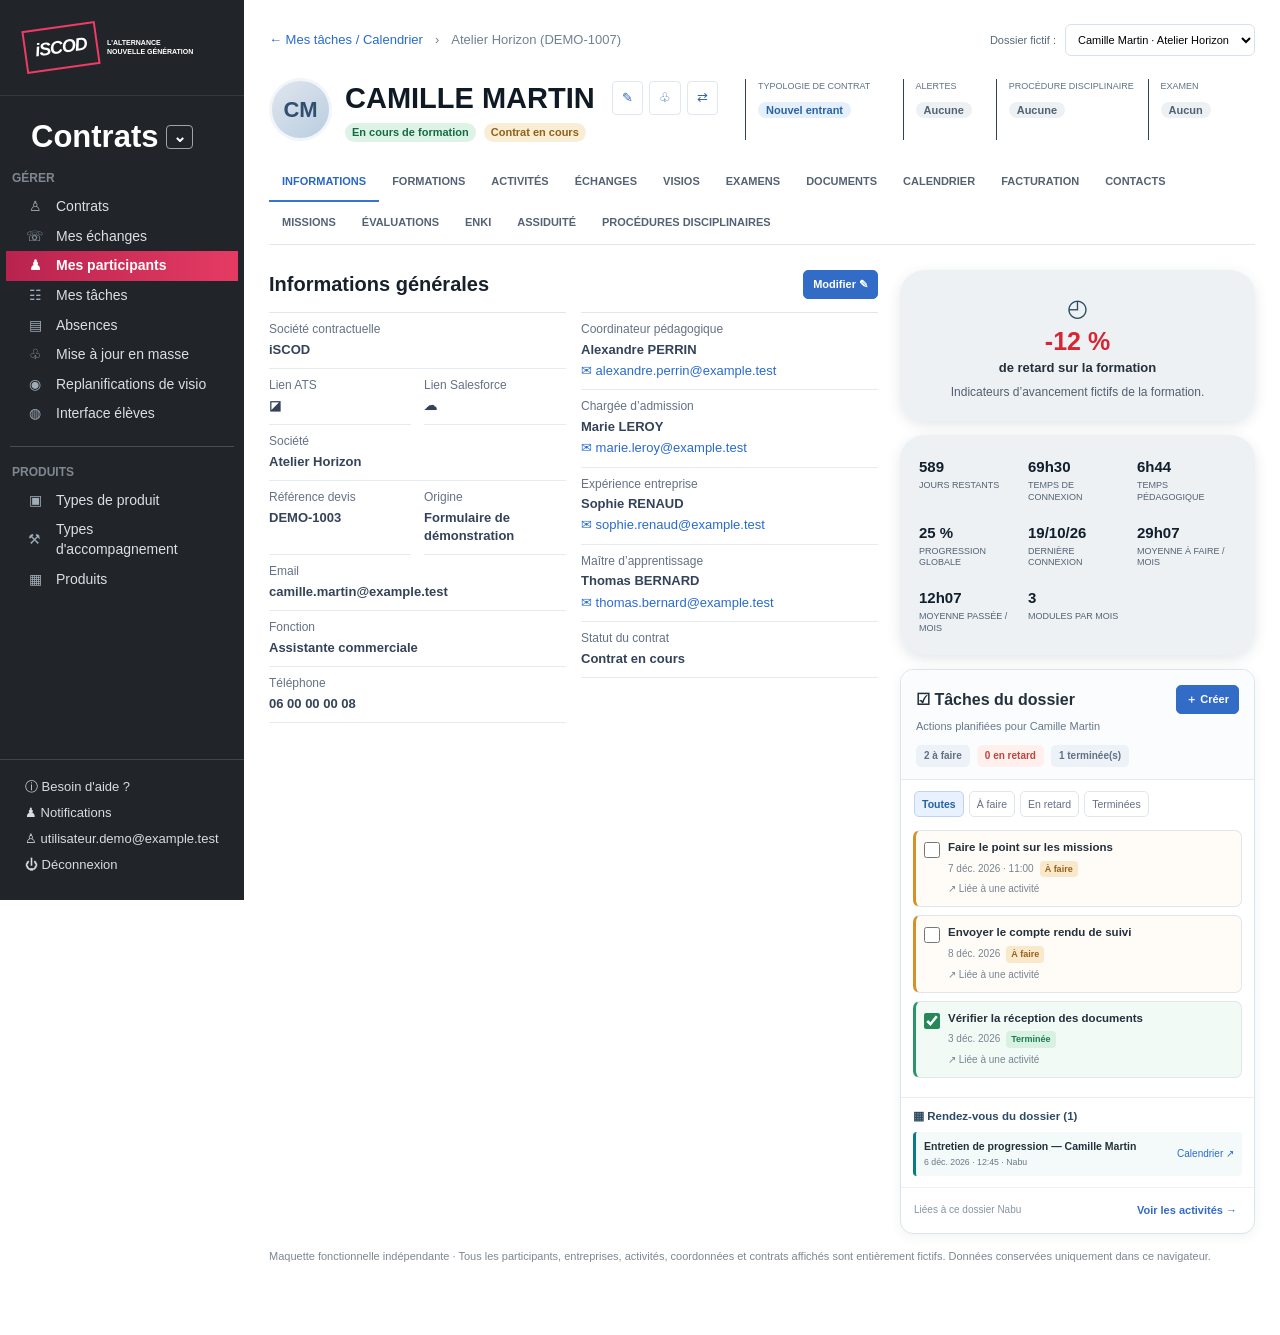
==== participant.html @ 38fed2d0 "feat: merge participant profile interface into main Nabu demo with shared tasks, events and navigati" ====
<!doctype html>
<html lang="fr">
<head>
<meta charset="utf-8">
<meta name="viewport" content="width=device-width, initial-scale=1">
<title>Nabu — Fiche participant · Maquette unifiée</title>
<style>
:root{--pink:#d72c59;--pink-dark:#b91e48;--nav:#212529;--nav-text:#d9e0e7;--blue:#336cc7;--teal:#087b89;--orange:#d18b20;--green:#238858;--muted:#718092;--line:#dce4eb;--shadow:0 3px 12px rgba(33,46,64,.06)}
*{box-sizing:border-box}html,body{margin:0;min-height:100%;font:13px/1.4 "Segoe UI",Arial,sans-serif;color:#24303b;background:#fff}button,input,textarea,select{font:inherit}button{cursor:pointer}button:focus-visible,input:focus-visible,textarea:focus-visible,select:focus-visible,[tabindex="0"]:focus-visible{outline:2px solid #2775d1;outline-offset:2px}a{color:#286ad1;text-decoration:none}a:hover{text-decoration:underline}
button{transition:background .14s,border-color .14s}.btn{display:inline-flex;align-items:center;justify-content:center;gap:6px;padding:9px 12px;background:#fff;border:1px solid #dae2ea;border-radius:5px;color:#405368;font-weight:650;white-space:nowrap}.btn:hover{background:#f3f6fa}.btn.primary{background:var(--blue);border-color:var(--blue);color:#fff}.btn.primary:hover{background:#225caf}.btn.pink{background:var(--pink);border-color:var(--pink);color:#fff}.btn.small{padding:6px 9px;font-size:11px}.btn.link{border:0;background:transparent;color:var(--blue);padding:4px}.btn:disabled{opacity:.5;cursor:not-allowed}
.shell{display:flex;min-height:100vh}.nav{width:244px;background:var(--nav);color:var(--nav-text);flex:none;position:sticky;top:0;height:100vh;display:flex;flex-direction:column}.logo{height:96px;display:flex;align-items:center;padding:15px 24px;border-bottom:1px solid #313942}.logo-stamp{border:2px solid #ef3b65;transform:rotate(-8deg);padding:7px 9px;color:#fff;font-weight:850;font-style:italic;font-size:18px;letter-spacing:-1px}.logo-caption{font-size:7px;font-weight:700;margin-left:9px;line-height:1.25;color:#fff}.nav-body{padding:19px 6px;flex:1;overflow:auto}.nav-select{font-size:31px;color:#fff;font-weight:650;margin:0 25px 12px;display:flex;gap:8px;align-items:center}.nav-select span{font-size:16px;border:1px solid #9da5ac;border-radius:4px;padding:0 6px}.nav-label{font-size:12px;font-weight:700;color:#7f8790;margin:10px 6px 5px}.nav-item{display:flex;align-items:center;gap:12px;color:#d9dfe5;padding:5px 20px;font-size:14px;min-height:27px}.nav-item .symbol{width:18px;text-align:center;color:#a0acb8}.nav-item:hover:not(.active){background:#323c47;text-decoration:none}.nav-item.active{background:linear-gradient(90deg,#b8234e,#e53b63);color:#fff;font-weight:650}.nav-item.active .symbol{color:#fff}.nav-divider{height:1px;background:#46505b;margin:17px 4px}.nav-bottom{padding:14px 25px 22px;border-top:1px solid #3b4652;line-height:2;color:#d8dce0}
.content{min-width:0;flex:1}.page{padding:24px 25px 60px;max-width:1750px;margin:auto}.breadcrumb{color:#718192;font-size:13px;margin-bottom:22px}.breadcrumb a{color:#286ad1}
.identity{display:grid;grid-template-columns:minmax(365px,1fr) minmax(510px,1.08fr);align-items:center;gap:20px;margin-bottom:19px}.who{display:flex;align-items:center;gap:13px;min-width:0}.avatar{flex:none;border-radius:50%;width:63px;height:63px;background:linear-gradient(140deg,#e0e5ee,#b9cee0);border:3px solid #f2f5f9;display:grid;place-items:center;font-size:22px;color:#31506e;font-weight:750}.who-main{min-width:0}.who-title{display:flex;align-items:center;gap:17px;flex-wrap:wrap}.who h1{font-size:29px;font-weight:750;margin:0;color:#101a25}.badges{display:flex;gap:8px;margin-top:4px;flex-wrap:wrap}.chip{font-size:11px;display:inline-block;padding:2px 7px;border-radius:20px;font-weight:750}.chip.green{background:#dcf3e6;color:#166b44}.chip.amber{background:#f9eed5;color:#906018}.chip.blue{background:#e4edfc;color:#2c62ab}.chip.gray{background:#eef1f5;color:#66717d}.identity-icons{display:flex;gap:6px}.icon-btn{border:1px solid #e0e7f0;background:#fff;color:#2f68b2;padding:7px 9px;border-radius:4px}
.header-status{display:grid;grid-template-columns:1.1fr .65fr 1.06fr .75fr;min-height:61px}.status-slot{padding:1px 12px 0;border-left:1px solid #354352}.status-slot small{font-size:9px;color:#617184;text-transform:uppercase;display:block;white-space:nowrap;margin-bottom:8px}.status-slot b{font-size:11px;color:#665026;font-weight:750;background:#fbefd1;padding:2px 8px;border-radius:12px}.status-slot .type{color:#2864a5;background:#e6effc}.status-slot .none{background:#eef1f4;color:#526274}
.tabs{display:flex;gap:0;align-items:center;flex-wrap:wrap;border-bottom:1px solid #e2e7ec;margin-top:2px;margin-bottom:25px}.tab{border:none;background:transparent;color:#556274;font-size:11px;padding:13px 13px 11px;white-space:nowrap;border-bottom:2px solid transparent;font-weight:600}.tab.active{border-bottom-color:#3574cf;color:#2868c3}.tab:hover:not(.active){background:#f4f7fa;color:#265eaf}
.main-layout{display:grid;grid-template-columns:minmax(480px,1fr) 355px;gap:22px;align-items:start}.left-pane{min-width:0}.right-pane{min-width:0}.section-heading{display:flex;justify-content:space-between;align-items:center;margin:0 0 13px;gap:10px}.section-heading h2{font-size:20px;margin:0;color:#18202a;font-weight:700}.info-columns{display:grid;grid-template-columns:1fr 1fr;gap:15px}.info-section{border-top:1px solid #e2e7eb}.info-field{border-bottom:1px solid #e6ebef;padding:8px 0 9px}.info-field-label{font-size:12px;color:#657185}.info-field strong{display:block;font-size:13px;margin-top:3px;color:#344359}.info-field a{display:block;margin-top:3px}.info-pair{display:grid;grid-template-columns:1fr 1fr;gap:13px}.info-note{font-size:11px;color:#73808c;margin-top:20px}
.statistics{background:#eef1f4;border-radius:25px;padding:21px 19px;box-shadow:0 4px 13px #35425222;margin:0 0 14px}.stats-hero{text-align:center;margin-bottom:0}.stats-hero .gauge{font-size:24px;color:#294e62}.stats-hero b{font-size:25px;color:#d62533;display:block}.stats-hero strong{font-size:13px;display:block}.stats-hero p{font-size:12px;color:#52606f;margin:6px 0 0}.stat-grid{display:grid;grid-template-columns:repeat(3,minmax(0,1fr));gap:19px 10px}.stat{min-width:0}.stat b{font-size:15px;display:block;color:#111f2d}.stat small{display:block;font-size:9px;text-transform:uppercase;color:#526172;line-height:1.25;margin-top:3px}
.task-widget{background:#fff;border:1px solid #dce4eb;border-radius:13px;box-shadow:var(--shadow);overflow:hidden}.task-widget.sticky{position:sticky;top:15px}.task-widget-top{background:#fafcfe;border-bottom:1px solid #e3e9ef;padding:15px 15px 12px}.task-widget-heading{display:flex;gap:10px;justify-content:space-between;align-items:center}.task-widget-heading h2{margin:0;font-size:16px;line-height:1.2}.task-widget-desc{font-size:11px;color:#697889;margin:5px 0 0}.task-metrics{display:flex;gap:7px;margin-top:10px;flex-wrap:wrap}.metric{font-size:10px;font-weight:700;background:#edf2f8;color:#617084;padding:4px 8px;border-radius:5px}.metric.danger{color:#bd453d;background:#fff0ed}.task-filters{display:flex;gap:5px;padding:11px 13px 4px;flex-wrap:wrap}.task-filter{font-size:10.5px;border:1px solid #e1e6ed;background:#fff;color:#637185;border-radius:5px;padding:5px 7px}.task-filter.active{background:#e8f1ff;color:#2461a5;border-color:#bfd3f2;font-weight:750}
.task-list{padding:9px 12px 11px;max-height:420px;overflow:auto}.task-row{position:relative;border:1px solid #e0e6eb;border-left:3px solid #d59029;border-radius:7px;padding:9px 8px 10px;display:flex;align-items:flex-start;gap:8px;background:#fffcf7;margin-bottom:8px}.task-row.overdue{border-left-color:#dc5b52;background:#fff9f8}.task-row.done{border-left-color:#2c9568;background:#f1faf4}.task-check{width:16px;height:16px;flex:none;accent-color:#248858;margin:2px 0 0;cursor:pointer}.task-row-button{flex:1;text-align:left;border:none;background:none;padding:0;min-width:0;color:inherit}.task-row-button:hover .task-row-title{text-decoration:underline}.task-row-title{font-weight:700;font-size:11.5px;display:block;line-height:1.35}.task-row-details{margin-top:5px;font-size:10px;color:#788492;display:flex;gap:6px;align-items:center;flex-wrap:wrap}.task-status{font-size:9px;font-weight:750;border-radius:4px;padding:2px 5px;background:#f9e9ca;color:#93601f}.task-status.overdue{background:#ffe5e1;color:#b64039}.task-status.done{background:#d9f1e2;color:#1d7d50}.task-footer{border-top:1px solid #edf1f5;padding:11px 13px;display:flex;gap:6px;justify-content:space-between;align-items:center}
.linked-events{border-top:1px solid #e7edf1;padding:10px 12px 5px}.linked-events h3{font-size:11.5px;margin:0 0 8px;color:#2d4b62}.linked-event{display:flex;align-items:start;gap:7px;background:#f4fafa;border-left:3px solid var(--teal);border-radius:4px;margin-bottom:6px;padding:7px 8px;font-size:10.5px}.linked-event-main{flex:1;min-width:0}.linked-event-main strong{display:block;font-size:10.5px}.linked-event-main small{display:block;margin-top:3px;color:#687887}.linked-event a{align-self:center;font-size:10px;white-space:nowrap}
.nav a.nav-item{color:#d9dfe5}
.task-footnote{font-size:10px;color:#8794a3}
.activities-heading{display:flex;justify-content:space-between;align-items:center;gap:12px;margin-bottom:15px}.activities-heading h2{font-size:20px;margin:0}.activities-actions{display:flex;gap:7px;flex-wrap:wrap}.activity-filters{background:#f6f8fa;padding:11px 12px;border-radius:5px}.activity-filter-buttons{display:flex;gap:7px;flex-wrap:wrap}.filter-pill{border:1px solid #c9d3dc;border-radius:4px;padding:5px 9px;background:#fff;color:#48596a;font-size:10.5px}.filter-pill.active{background:#e6edf7;border-color:#c0cddd;color:#1b528e;font-weight:750}.activity-search{margin-top:11px;display:flex;gap:8px}.activity-search input{flex:1;min-width:0;border:1px solid #dae2e9;border-radius:5px;padding:9px}.activity-search button{flex:none}
.feed{padding-top:22px}.activity-card{position:relative;display:grid;grid-template-columns:43px 1fr;gap:9px;margin-bottom:13px}.activity-round{width:39px;height:39px;border-radius:50%;border:1px solid #aebfc8;background:#fff;display:grid;place-items:center;color:#6e8190;font-size:16px;margin-top:16px}.activity-body{border:1px solid #d6dce2;box-shadow:0 2px 8px #1c273112;border-radius:8px;overflow:hidden}.activity-header{display:flex;gap:9px;align-items:center;justify-content:space-between;padding:12px 13px;border-bottom:1px solid #e6eaee}.activity-meta{min-width:0;font-size:11px;color:#455260}.activity-meta b{font-weight:700;color:#2b3845}.activity-type{font-size:10px;color:#7b8997;margin-top:3px}.activity-operations{display:flex;gap:5px;flex-wrap:wrap;justify-content:flex-end}.activity-content{padding:13px;min-height:49px;font-size:12px;color:#1d2a35}.activity-content p{margin:0;line-height:1.6}.activity-links{padding:0 13px 12px;display:flex;gap:6px;flex-wrap:wrap}.linked-task{border:1px solid #b7d6cb;background:#e6f6ee;border-radius:5px;padding:5px 8px;font-size:10px;color:#216749;font-weight:750}.linked-task.overdue{border-color:#f2c2bf;background:#fff0ef;color:#bd473f}.linked-task.done{background:#dcefe4}.linked-task:hover{filter:brightness(.97)}
.empty{color:#8090a0;font-size:12px;text-align:center;padding:18px 10px}.demo-note{color:#7d8793;font-size:11px;margin-top:15px}
.overlay{display:none;position:fixed;inset:0;background:#14233686;z-index:100;align-items:center;justify-content:center;padding:15px}.overlay.open{display:flex}.dialog{background:#fff;border-radius:12px;width:min(520px,100%);box-shadow:0 12px 60px #0003;max-height:94vh;overflow:auto}.dialog-header{display:flex;align-items:center;justify-content:space-between;padding:18px 20px;border-bottom:1px solid #dfe5ec}.dialog-header h2{font-size:18px;margin:0}.close{background:none;border:0;font-size:22px;color:#6c7783;line-height:1}.dialog-body{padding:18px 20px}.field{display:flex;flex-direction:column;gap:6px;margin-bottom:13px}.field label{font-size:11px;color:#4e5e70;font-weight:700}.field input,.field textarea,.field select{padding:10px;border-radius:6px;border:1px solid #d6dee7;width:100%;color:#293a4c}.field textarea{min-height:76px;resize:vertical}.field-grid{display:grid;grid-template-columns:1fr 1fr;gap:12px}.dialog-actions{display:flex;gap:8px;justify-content:flex-end;padding:14px 20px;border-top:1px solid #e8edf2}.context-details{padding:18px 20px 2px}.context-status{margin-bottom:14px}.context-line{display:grid;grid-template-columns:115px 1fr;gap:10px;padding:8px 0;border-bottom:1px solid #edf0f3;font-size:12px}.context-line span{color:#748394}.context-line strong{color:#2b3b4a;font-weight:650;overflow-wrap:anywhere}.context-comment{margin-top:12px;color:#546575;line-height:1.5;background:#f5f8fb;border-radius:6px;padding:11px}.context-actions{padding:17px 20px;display:flex;gap:7px;flex-wrap:wrap}.alert{display:none;position:fixed;bottom:20px;right:20px;padding:11px 17px;border-radius:8px;background:#2a3c50;color:#fff;z-index:200;box-shadow:0 6px 18px #0003}.alert.open{display:block}
@media(max-width:1270px){.nav{width:200px}.identity{grid-template-columns:1fr}.header-status{max-width:780px}.main-layout{grid-template-columns:minmax(340px,1fr) 320px;gap:13px}.info-columns{grid-template-columns:1fr}.page{padding:19px}}
@media(max-width:930px){.nav{width:62px}.logo{padding:10px}.logo-stamp{font-size:12px}.logo-caption,.nav-select,.nav-label,.nav-item .nav-text,.nav-bottom,.nav-divider{display:none}.nav-item{justify-content:center;padding:10px 0}.nav-item .symbol{font-size:17px}.main-layout{grid-template-columns:1fr}.right-pane{grid-row:auto}.task-widget.sticky{position:static}.statistics{max-width:none}.info-columns{grid-template-columns:1fr 1fr}}
@media(max-width:610px){.page{padding:14px 10px}.who h1{font-size:22px}.identity{grid-template-columns:minmax(0,1fr)}.header-status{grid-template-columns:1fr 1fr;gap:10px}.status-slot{min-height:45px}.info-columns{grid-template-columns:1fr}.field-grid{grid-template-columns:1fr}.activity-header{flex-direction:column;align-items:flex-start}.activity-operations{justify-content:flex-start}.tabs{max-height:97px;overflow:auto}.who-title{gap:8px}}
</style>
</head>
<body>
<div class="shell">
 <aside class="nav" aria-label="Navigation Nabu">
  <div class="logo"><div class="logo-stamp">iSCOD</div><div class="logo-caption">L'ALTERNANCE<br>NOUVELLE GÉNÉRATION</div></div>
  <div class="nav-body"><div class="nav-select">Contrats <span>⌄</span></div><div class="nav-label">GÉRER</div>
   <div class="nav-item"><span class="symbol">♙</span><span class="nav-text">Contrats</span></div>
   <div class="nav-item"><span class="symbol">☏</span><span class="nav-text">Mes échanges</span></div>
   <div class="nav-item active"><span class="symbol">♟</span><span class="nav-text">Mes participants</span></div>
   <a href="index.html" class="nav-item" title="Ouvrir Mes tâches"><span class="symbol">☷</span><span class="nav-text">Mes tâches</span></a>
   <div class="nav-item"><span class="symbol">▤</span><span class="nav-text">Absences</span></div>
   <div class="nav-item"><span class="symbol">♧</span><span class="nav-text">Mise à jour en masse</span></div>
   <div class="nav-item"><span class="symbol">◉</span><span class="nav-text">Replanifications de visio</span></div>
   <div class="nav-item"><span class="symbol">◍</span><span class="nav-text">Interface élèves</span></div>
   <div class="nav-divider"></div><div class="nav-label">PRODUITS</div>
   <div class="nav-item"><span class="symbol">▣</span><span class="nav-text">Types de produit</span></div>
   <div class="nav-item"><span class="symbol">⚒</span><span class="nav-text">Types d'accompagnement</span></div>
   <div class="nav-item"><span class="symbol">▦</span><span class="nav-text">Produits</span></div>
  </div>
  <div class="nav-bottom">ⓘ Besoin d'aide ?<br>♟ Notifications<br>♙ utilisateur.demo@example.test<br>⏻ Déconnexion</div>
 </aside>
 <main class="content"><div class="page">
  <div class="breadcrumb" style="display:flex;align-items:center;gap:12px;flex-wrap:wrap"><a href="index.html">← Mes tâches / Calendrier</a><span>›</span><span id="breadcrumbParticipant">Fiche participant</span><label style="margin-left:auto;color:#566879;font-size:11px">Dossier fictif : <select id="participantPicker" aria-label="Choisir une fiche participant" style="margin-left:6px;padding:8px;max-width:260px;border:1px solid #d6e1ec;border-radius:6px;background:white"></select></label></div>
  <header class="identity">
   <div class="who"><div class="avatar" id="participantAvatar" aria-label="Avatar fictif">CM</div><div class="who-main"><div class="who-title"><h1 id="participantName">Camille MARTIN</h1><div class="identity-icons" aria-label="Actions du dossier"><button class="icon-btn" data-disabled-demo title="Fonction hors périmètre">✎</button><button class="icon-btn" data-disabled-demo title="Fonction hors périmètre">♧</button><button class="icon-btn" data-disabled-demo title="Fonction hors périmètre">⇄</button></div></div><div class="badges"><span class="chip green">En cours de formation</span><span class="chip amber">Contrat en cours</span></div></div></div>
   <div class="header-status"><div class="status-slot"><small>Typologie de contrat</small><b class="type">Nouvel entrant</b></div><div class="status-slot"><small>Alertes</small><b class="none">Aucune</b></div><div class="status-slot"><small>Procédure disciplinaire</small><b class="none">Aucune</b></div><div class="status-slot"><small>Examen</small><b class="none">Aucun</b></div></div>
  </header>
  <nav class="tabs" id="tabs" aria-label="Onglets participant">
   <button type="button" class="tab active" data-tab="info" aria-current="page">INFORMATIONS</button>
   <button type="button" class="tab" data-tab="formations">FORMATIONS</button>
   <button type="button" class="tab" data-tab="activities">ACTIVITÉS</button>
   <button type="button" class="tab" data-tab="echanges">ÉCHANGES</button>
   <button type="button" class="tab" data-tab="visios">VISIOS</button>
   <button type="button" class="tab" data-tab="examens">EXAMENS</button>
   <button type="button" class="tab" data-tab="documents">DOCUMENTS</button>
   <button type="button" class="tab" data-tab="calendrier">CALENDRIER</button>
   <button type="button" class="tab" data-tab="facturation">FACTURATION</button>
   <button type="button" class="tab" data-tab="contacts">CONTACTS</button>
   <button type="button" class="tab" data-tab="missions">MISSIONS</button>
   <button type="button" class="tab" data-tab="evaluations">ÉVALUATIONS</button>
   <button type="button" class="tab" data-tab="enki">ENKI</button>
   <button type="button" class="tab" data-tab="assiduite">ASSIDUITÉ</button>
   <button type="button" class="tab" data-tab="disciplinaire">PROCÉDURES DISCIPLINAIRES</button>
  </nav>
  <div id="pageArea"></div>
  <p class="demo-note">Maquette fonctionnelle indépendante · Tous les participants, entreprises, activités, coordonnées et contrats affichés sont entièrement fictifs. Données conservées uniquement dans ce navigateur.</p>
 </div></main>
</div>
<div id="taskDialog" class="overlay" role="presentation">
 <div class="dialog" role="dialog" aria-modal="true" aria-labelledby="dialogTitle"><div class="dialog-header"><h2 id="dialogTitle">Nouvelle tâche</h2><button type="button" class="close" data-close aria-label="Fermer">×</button></div>
 <form id="taskForm"><div class="dialog-body">
  <div class="field"><label for="taskTitle">Intitulé de la tâche *</label><input id="taskTitle" maxlength="160" required placeholder="Ex. Relancer le maître d’apprentissage"></div>
  <div class="field-grid"><div class="field"><label for="taskDate">Date planifiée</label><input id="taskDate" type="date"></div><div class="field"><label for="taskTime">Heure (facultative)</label><input id="taskTime" type="time" step="900"></div></div>
  <div class="field"><label for="taskComment">Commentaire (facultatif)</label><textarea id="taskComment" maxlength="1200" placeholder="Contexte et précisions utiles…"></textarea></div>
  <div id="taskActivityInfo" class="chip blue" style="display:none"></div>
  <p class="demo-note">Tâche rattachée automatiquement au participant fictif Camille MARTIN.</p>
 </div><div class="dialog-actions"><button type="button" class="btn" data-close>Annuler</button><button class="btn primary" type="submit">Enregistrer</button></div></form>
 </div>
</div>
<div id="detailDialog" class="overlay" role="presentation">
 <div class="dialog" role="dialog" aria-modal="true" aria-labelledby="detailTitle"><div class="dialog-header"><h2 id="detailTitle">Détail de la tâche</h2><button type="button" class="close" data-close aria-label="Fermer">×</button></div><div id="detailContent"></div></div>
</div>
<div id="activityDialog" class="overlay" role="presentation">
 <div class="dialog" role="dialog" aria-modal="true" aria-labelledby="activityDialogTitle"><div class="dialog-header"><h2 id="activityDialogTitle">Nouvelle activité</h2><button type="button" class="close" data-close aria-label="Fermer">×</button></div>
 <form id="activityForm"><div class="dialog-body"><div class="field"><label for="activityType">Type d'activité</label><select id="activityType"><option value="Suivi">Suivi</option><option value="Atteint">Atteint</option><option value="Rdv">Rendez-vous</option><option value="Commentaire">Commentaire</option></select></div><div class="field"><label for="activityText">Commentaire *</label><textarea id="activityText" required maxlength="1200"></textarea></div></div><div class="dialog-actions"><button type="button" class="btn" data-close>Annuler</button><button type="submit" class="btn primary">Créer l’activité</button></div></form>
 </div>
</div>
<div id="alert" class="alert" role="status" aria-live="polite"></div>
<script src="shared.js"></script>
<script>
(function(){
"use strict";
var $=function(q){return document.querySelector(q)}, $$=function(q){return Array.from(document.querySelectorAll(q))};
var STORE="nabu-fiche-participant-demo-v1";
function dateKey(d){var x=new Date(d);return x.getFullYear()+"-"+String(x.getMonth()+1).padStart(2,"0")+"-"+String(x.getDate()).padStart(2,"0")}
function plusDays(k,n){var d=new Date(k+"T12:00:00");d.setDate(d.getDate()+n);return dateKey(d)}
function formatDate(k){if(!k)return "À planifier";var d=new Date(k+"T12:00:00");return new Intl.DateTimeFormat("fr-FR",{day:"numeric",month:"short",year:"numeric"}).format(d)}
function formatDateTime(k){return new Intl.DateTimeFormat("fr-FR",{day:"numeric",month:"short",year:"numeric",hour:"2-digit",minute:"2-digit"}).format(new Date(k))}
function esc(s){return String(s==null?"":s).replace(/[&<>"']/g,function(c){return {"&":"&amp;","<":"&lt;",">":"&gt;",'"':"&quot;","'":"&#39;"}[c]})}
function uid(){return "demo-"+Date.now().toString(36)+"-"+Math.random().toString(36).slice(2,8)}
var today=dateKey(new Date());
function seed(){return {tasks:[
{id:"t1",title:"Rappeler le maître d’apprentissage",date:plusDays(today,-1),time:"10:00",done:false,activityId:"a2",comment:"Échanger sur les missions confiées et convenir d'un suivi."},
{id:"t2",title:"Envoyer le compte rendu de suivi",date:today,time:"16:00",done:false,activityId:"a1",comment:"Transmettre les prochaines étapes au maître d’apprentissage."},
{id:"t3",title:"Préparer le point tripartite",date:plusDays(today,2),time:"09:30",done:false,activityId:null,comment:"Rassembler les derniers échanges et les éléments de suivi."},
{id:"t4",title:"Vérifier la bonne réception des documents",date:plusDays(today,-3),time:"",done:true,activityId:"a3",comment:"Documents transmis, dossier complété."}
],activities:[
{id:"a1",type:"Suivi",author:"Sophie RENAUD",role:"Référente expérience entreprise",date:new Date(Date.now()-60*60*1000).toISOString(),text:"Point effectué avec le maître d’apprentissage sur l’intégration et les missions à venir."},
{id:"a2",type:"Atteint",author:"Sophie RENAUD",role:"Référente expérience entreprise",date:new Date(Date.now()-28*60*60*1000).toISOString(),text:"Appel de suivi : plusieurs points restent à clarifier avec l’entreprise."},
{id:"a3",type:"Commentaire",author:"Alexandre PERRIN",role:"Coordinateur pédagogique",date:new Date(Date.now()-50*60*60*1000).toISOString(),text:"Documents pédagogiques reçus et ajoutés au dossier."},
{id:"a4",type:"Rdv",author:"Paul MARCHAND",role:"Learning coach",date:new Date(Date.now()-100*60*60*1000).toISOString(),text:"Entretien de progression : rappel des objectifs du prochain module."}
]}}
if(!window.NabuDemo)throw Error("Fichier shared.js requis pour la maquette unifiée");
window.NabuDemo.ensure();
var requested=new URLSearchParams(window.location.search).get("contract")||"DEMO-1007";
var currentId=window.NabuDemo.findContract(requested)?requested:"DEMO-1007";
var profile=window.NabuDemo.findContract(currentId);
var state={tasks:window.NabuDemo.getItems(),activities:window.NabuDemo.getActivities(currentId)};
function persist(){window.NabuDemo.saveItems(state.tasks);window.NabuDemo.saveActivities(currentId,state.activities)}
function reloadState(){state={tasks:window.NabuDemo.getItems(),activities:window.NabuDemo.getActivities(currentId)}}
function taskTime(t){if(typeof t.minute==="number"){return String(Math.floor(t.minute/60)).padStart(2,"0")+":"+String(t.minute%60).padStart(2,"0")}return t.time||""}
function getEvents(){return state.tasks.filter(function(t){return t.kind==="event"&&t.contractId===currentId}).sort(function(a,b){return (a.date||"").localeCompare(b.date||"")||(a.minute||0)-(b.minute||0)})}
var tab="info",taskFilter="all",activityFilter="all",activitySearch="",editingTask=null,linkingActivity=null,detailTaskId=null;
function getTask(id){return state.tasks.find(function(t){return t.id===id&&t.kind==="task"&&t.contractId===currentId})||null}
function getActivity(id){return state.activities.find(function(t){return t.id===id})||null}
function taskStatus(t){return t.done?"done":t.date&&t.date<today?"overdue":"open"}
function statusLabel(t){return {done:"Terminée",overdue:"En retard",open:"À faire"}[taskStatus(t)]}
function activeTasks(){return state.tasks.filter(function(t){return t.kind==="task"&&t.contractId===currentId&&!t.archived})}
function toast(msg){var el=$("#alert");el.textContent=msg;el.classList.add("open");clearTimeout(toast.timer);toast.timer=setTimeout(function(){el.classList.remove("open")},2400)}
function linkedEvents(){var list=getEvents();return '<div class="linked-events"><h3>▦ Rendez-vous du dossier ('+list.length+')</h3>'+(list.length?list.slice(0,7).map(function(t){return '<div class="linked-event"><div class="linked-event-main"><strong>'+esc(t.title)+'</strong><small>'+esc(formatDate(t.date))+' · '+esc(taskTime(t))+' · '+esc(t.origin||"Nabu")+'</small></div><a href="index.html?task='+encodeURIComponent(t.id)+'" title="Voir ce rendez-vous dans le calendrier">Calendrier ↗</a></div>'}).join(""):'<p class="empty">Aucun rendez-vous.</p>')+'</div>'}
function widget(sticky){var all=activeTasks(),open=all.filter(function(x){return !x.done}).length,overdue=all.filter(function(x){return taskStatus(x)==="overdue"}).length;
var filtered=all.filter(function(t){return taskFilter==="all"||taskStatus(t)===taskFilter}).sort(function(a,b){var av=a.done?2:taskStatus(a)==="overdue"?0:1,bv=b.done?2:taskStatus(b)==="overdue"?0:1;return av-bv||(a.date||"9999").localeCompare(b.date||"9999")||(a.time||"").localeCompare(b.time||"")});
return '<section class="task-widget '+(sticky?'sticky':'')+'" aria-label="Tâches du participant"><div class="task-widget-top"><div class="task-widget-heading"><h2>☑ Tâches du dossier</h2><button class="btn primary small" data-create-task>＋ Créer</button></div><p class="task-widget-desc">Actions planifiées pour '+esc(profile.apprentice)+'</p><div class="task-metrics"><span class="metric">'+open+' à faire</span><span class="metric danger">'+overdue+' en retard</span><span class="metric">'+all.filter(function(t){return t.done}).length+' terminée(s)</span></div></div>'+
'<div class="task-filters">'+[["all","Toutes"],["open","À faire"],["overdue","En retard"],["done","Terminées"]].map(function(pair){return '<button type="button" class="task-filter '+(taskFilter===pair[0]?'active':'')+'" data-task-filter="'+pair[0]+'">'+pair[1]+'</button>'}).join("")+'</div>'+
'<div class="task-list">'+(filtered.length?filtered.map(function(t){var st=taskStatus(t);return '<div class="task-row '+st+'"><input class="task-check" type="checkbox" data-toggle-task="'+esc(t.id)+'" '+(t.done?'checked':'')+' aria-label="Marquer '+esc(t.title)+' comme terminée"><button type="button" class="task-row-button" data-open-task="'+esc(t.id)+'"><span class="task-row-title">'+esc(t.title)+'</span><div class="task-row-details"><span>'+esc(formatDate(t.date))+(taskTime(t)?' · '+esc(taskTime(t)):'')+'</span><span class="task-status '+st+'">'+statusLabel(t)+'</span></div>'+(t.activityId?'<div class="task-row-details">↗ Liée à une activité</div>':'')+'</button></div>'}).join(""):'<div class="empty">Aucune tâche dans cette catégorie.</div>')+'</div>'+linkedEvents()+
'<div class="task-footer"><span class="task-footnote">Liées à ce dossier Nabu</span><button class="btn link small" data-go-activities>Voir les activités →</button></div></section>';
}
function infoPane(){return '<div class="main-layout"><div class="left-pane"><div class="section-heading"><h2>Informations générales</h2><button class="btn primary small" data-disabled-demo>Modifier ✎</button></div><div class="info-columns"><div class="info-section">'+
'<div class="info-field"><div class="info-field-label">Société contractuelle</div><strong>iSCOD</strong></div>'+
'<div class="info-pair"><div class="info-field"><div class="info-field-label">Lien ATS</div><strong>◪</strong></div><div class="info-field"><div class="info-field-label">Lien Salesforce</div><strong>☁</strong></div></div>'+
'<div class="info-field"><div class="info-field-label">Société</div><strong>Atelier Horizon</strong></div>'+
'<div class="info-pair"><div class="info-field"><div class="info-field-label">Référence devis</div><strong>DEMO-1003</strong></div><div class="info-field"><div class="info-field-label">Origine</div><strong>Formulaire de démonstration</strong></div></div>'+
'<div class="info-field"><div class="info-field-label">Email</div><strong>camille.martin@example.test</strong></div>'+
'<div class="info-field"><div class="info-field-label">Fonction</div><strong>Assistante commerciale</strong></div>'+
'<div class="info-field"><div class="info-field-label">Téléphone</div><strong>06 00 00 00 08</strong></div></div>'+
'<div class="info-section">'+
'<div class="info-field"><div class="info-field-label">Coordinateur pédagogique</div><strong>Alexandre PERRIN</strong><a href="mailto:alexandre.perrin@example.test">✉ alexandre.perrin@example.test</a></div>'+
'<div class="info-field"><div class="info-field-label">Chargée d’admission</div><strong>Marie LEROY</strong><a href="mailto:marie.leroy@example.test">✉ marie.leroy@example.test</a></div>'+
'<div class="info-field"><div class="info-field-label">Expérience entreprise</div><strong>Sophie RENAUD</strong><a href="mailto:sophie.renaud@example.test">✉ sophie.renaud@example.test</a></div>'+
'<div class="info-field"><div class="info-field-label">Maître d’apprentissage</div><strong>Thomas BERNARD</strong><a href="mailto:thomas.bernard@example.test">✉ thomas.bernard@example.test</a></div>'+
'<div class="info-field"><div class="info-field-label">Statut du contrat</div><strong>Contrat en cours</strong></div></div></div></div>'+
'<aside class="right-pane"><section class="statistics" aria-label="Retard sur la formation"><div class="stats-hero"><div class="gauge">◴</div><b>-12 %</b><strong>de retard sur la formation</strong><p>Indicateurs d’avancement fictifs de la formation.</p></div></section><section class="statistics" aria-label="Statistiques pédagogiques fictives"><div class="stat-grid">'+
[['589','Jours restants'],['69h30','Temps de connexion'],['6h44','Temps pédagogique'],['25 %','Progression globale'],['19/10/26','Dernière connexion'],['29h07','Moyenne à faire / mois'],['12h07','Moyenne passée / mois'],['3','Modules par mois']].map(function(a){return '<div class="stat"><b>'+a[0]+'</b><small>'+a[1]+'</small></div>'}).join("")+
'</div></section>'+widget(false)+'</aside></div>'}
function activitiesPane(){
var activities=state.activities.filter(function(a){return (activityFilter==="all"||a.type===activityFilter)&&(!activitySearch||[a.type,a.text,a.author].join(" ").toLowerCase().includes(activitySearch))}).sort(function(a,b){return new Date(b.date)-new Date(a.date)});
var filters=[["all","Tout"],["Suivi","Suivis"],["Atteint","Atteints"],["Rdv","Rendez-vous"],["Commentaire","Commentaires"]];
return '<div class="main-layout"><div class="left-pane"><div class="activities-heading"><h2>Activités</h2><div class="activities-actions"><button class="btn primary small" data-create-activity>Créer activité</button><button class="btn small" data-create-task>＋ Créer une tâche</button></div></div>'+
'<div class="activity-filters"><div class="activity-filter-buttons">'+filters.map(function(p){var n=p[0]==="all"?state.activities.length:state.activities.filter(function(a){return a.type===p[0]}).length;return '<button class="filter-pill '+(activityFilter===p[0]?'active':'')+'" data-activity-filter="'+p[0]+'">'+p[1]+' ('+n+')</button>'}).join("")+'</div><div class="activity-search"><input id="activitySearch" type="search" placeholder="Rechercher une activité" value="'+esc(activitySearch)+'" aria-label="Rechercher une activité"><button type="button" class="btn small" data-reset-activity-search>Effacer</button></div></div>'+
'<div class="feed">'+(activities.length?activities.map(function(a){var linked=activeTasks().filter(function(t){return t.activityId===a.id});
return '<article class="activity-card"><div class="activity-round" aria-hidden="true">'+({Suivi:"☷",Atteint:"☎",Rdv:"▦",Commentaire:"☏"}[a.type]||"◉")+'</div><div class="activity-body"><div class="activity-header"><div class="activity-meta"><b>'+esc(a.type)+'</b> le '+esc(formatDateTime(a.date))+' — par '+esc(a.author)+'<div class="activity-type">'+esc(a.role)+'</div></div><div class="activity-operations"><button class="btn small" data-create-task-linked="'+esc(a.id)+'">＋ Créer une tâche</button></div></div><div class="activity-content"><p>'+esc(a.text)+'</p></div>'+(linked.length?'<div class="activity-links">'+linked.map(function(t){return '<button class="linked-task '+(taskStatus(t)==="overdue"?'overdue':taskStatus(t)==="done"?'done':'')+'" type="button" data-open-task="'+esc(t.id)+'">☑ Tâche liée · '+esc(t.title)+' · '+statusLabel(t)+'</button>'}).join("")+'</div>':'')+'</div></article>'
}).join(""):'<div class="empty">Aucune activité ne correspond au filtre sélectionné.</div>')+'</div></div><aside class="right-pane">'+widget(true)+'</aside></div>';
}
function render(){
$("#participantName").textContent=profile.apprentice.toLocaleUpperCase("fr-FR");
$("#participantAvatar").textContent=profile.apprentice.split(" ").map(function(s){return s.charAt(0)}).slice(0,2).join("").toUpperCase();
$("#breadcrumbParticipant").textContent=profile.company+" ("+currentId+")";
$("#participantPicker").innerHTML=window.NabuDemo.profiles.map(function(c){return '<option value="'+esc(c.id)+'" '+(c.id===currentId?'selected':'')+'>'+esc(c.apprentice+' · '+c.company)+'</option>'}).join("");
if(tab==="info")$("#pageArea").innerHTML=infoPane();else if(tab==="activities")$("#pageArea").innerHTML=activitiesPane();$$(".tab").forEach(function(b){var active=b.dataset.tab===tab;b.classList.toggle("active",active);if(active)b.setAttribute("aria-current","page");else b.removeAttribute("aria-current")})}
function goTab(name){if(name!=="info"&&name!=="activities"){toast("Cet onglet reste visible pour illustrer Nabu ; non développé dans la maquette.");return}tab=name;render();window.scrollTo({top:0,behavior:"smooth"})}
function showOverlay(id){$("#"+id).classList.add("open");document.body.style.overflow="hidden"}
function closeOverlays(){$$(".overlay").forEach(function(x){x.classList.remove("open")});document.body.style.overflow=""}
function openTaskForm(id,activityId){editingTask=id?getTask(id):null;linkingActivity=activityId||(editingTask&&editingTask.activityId)||null;$("#taskDialog").querySelector("#dialogTitle").textContent=editingTask?"Modifier la tâche":"Créer une tâche";
$("#taskTitle").value=editingTask?editingTask.title:"";$("#taskDate").value=editingTask?editingTask.date||"":today;$("#taskTime").value=editingTask?taskTime(editingTask):"";$("#taskComment").value=editingTask?editingTask.comment||"":"";
var linked=getActivity(linkingActivity),info=$("#taskActivityInfo");info.style.display=linked?"inline-block":"none";info.textContent=linked?"Tâche liée à l'activité « "+linked.type+" » du "+formatDateTime(linked.date):"";closeOverlays();showOverlay("taskDialog");$("#taskTitle").focus()}
function openDetail(id){var t=getTask(id);if(!t||t.archived)return;detailTaskId=id;var activity=getActivity(t.activityId),s=taskStatus(t);
$("#detailTitle").textContent=t.title;
$("#detailContent").innerHTML='<div class="context-details"><div class="context-status"><span class="task-status '+s+'">'+statusLabel(t)+'</span></div>'+
'<div class="context-line"><span>Participant</span><strong>'+esc(profile.apprentice)+'</strong></div>'+
'<div class="context-line"><span>Date planifiée</span><strong>'+esc(formatDate(t.date))+(taskTime(t)?' à '+esc(taskTime(t)):'')+'</strong></div>'+
'<div class="context-line"><span>Activité associée</span><strong>'+(activity?esc(activity.type+" du "+formatDateTime(activity.date)):'Aucune')+'</strong></div>'+
'<div class="context-line"><span>Responsable</span><strong>'+esc(profile.xpe)+'</strong></div>'+
(t.comment?'<div class="context-comment"><b>Commentaire</b><p>'+esc(t.comment)+'</p></div>':'')+
'</div><div class="context-actions"><button type="button" class="btn primary" data-detail-toggle="'+esc(t.id)+'">'+(t.done?'↶ Rouvrir':'✓ Terminer')+'</button><button type="button" class="btn" data-edit-task="'+esc(t.id)+'">✎ Modifier / Reporter</button>'+(activity?'<button class="btn" data-go-linked-activity="'+esc(activity.id)+'">↗ Voir l’activité liée</button>':'')+'</div>';
closeOverlays();showOverlay("detailDialog")}
function setDone(id,done){var t=getTask(id);if(!t)return;t.done=done;persist();closeOverlays();render();toast(done?"Tâche terminée":"Tâche réouverte")}
$("#taskForm").addEventListener("submit",function(e){e.preventDefault();var title=$("#taskTitle").value.trim();if(!title)return;var task=editingTask||{id:uid(),kind:"task",done:false,archived:false,contractId:currentId,person:profile.apprentice,company:profile.company,origin:"Nabu",maName:profile.maName};task.title=title;task.date=$("#taskDate").value||null;var value=$("#taskTime").value;task.minute=value?Number(value.slice(0,2))*60+Number(value.slice(3,5)):null;delete task.time;task.comment=$("#taskComment").value.trim();task.activityId=linkingActivity||null;if(!editingTask)state.tasks.push(task);persist();closeOverlays();render();toast(editingTask?"Tâche modifiée":"Tâche créée et rattachée au participant")});
$("#activityForm").addEventListener("submit",function(e){e.preventDefault();var message=$("#activityText").value.trim();if(!message)return;state.activities.unshift({id:uid(),type:$("#activityType").value,text:message,author:profile.xpe,role:"Référente expérience entreprise",date:new Date().toISOString()});persist();closeOverlays();render();toast("Activité enregistrée");$("#activityText").value=""});
document.addEventListener("click",function(e){
var b=e.target.closest("button");
if(b){
if(b.dataset.tab){goTab(b.dataset.tab);return}
if(b.hasAttribute("data-close")){closeOverlays();return}
if(b.hasAttribute("data-create-task")){openTaskForm(null,null);return}
if(b.dataset.createTaskLinked){openTaskForm(null,b.dataset.createTaskLinked);return}
if(b.dataset.openTask){openDetail(b.dataset.openTask);return}
if(b.dataset.editTask){openTaskForm(b.dataset.editTask,null);return}
if(b.dataset.detailToggle){var d=getTask(b.dataset.detailToggle);if(d)setDone(d.id,!d.done);return}
if(b.dataset.toggleTask){return}
if(b.dataset.goLinkedActivity){goTab("activities");closeOverlays();toast("Activité source visible dans le fil d'activités.");return}
if(b.hasAttribute("data-go-activities")){goTab("activities");return}
if(b.dataset.taskFilter){taskFilter=b.dataset.taskFilter;render();return}
if(b.dataset.activityFilter){activityFilter=b.dataset.activityFilter;render();return}
if(b.hasAttribute("data-reset-activity-search")){activitySearch="";render();return}
if(b.hasAttribute("data-create-activity")){closeOverlays();showOverlay("activityDialog");$("#activityText").focus();return}
if(b.hasAttribute("data-disabled-demo")){toast("Action hors du périmètre de cette maquette.");return}
}
if(e.target.classList.contains("overlay"))closeOverlays();
});
document.addEventListener("change",function(e){if(e.target.id==="participantPicker"){currentId=e.target.value;profile=window.NabuDemo.findContract(currentId);reloadState();taskFilter="all";activityFilter="all";activitySearch="";history.replaceState(null,"","participant.html?contract="+encodeURIComponent(currentId));render();return}if(e.target.matches("[data-toggle-task]")){var t=getTask(e.target.dataset.toggleTask);if(t)setDone(t.id,e.target.checked)}});
document.addEventListener("input",function(e){if(e.target.id==="activitySearch"){var pos=e.target.selectionStart;activitySearch=e.target.value.trim().toLowerCase();render();var field=$("#activitySearch");if(field){field.focus();field.setSelectionRange(Math.min(pos,field.value.length),Math.min(pos,field.value.length))}}});
document.addEventListener("keydown",function(e){if(e.key==="Escape")closeOverlays()});
window.addEventListener("pageshow",function(){reloadState();render()});
window.addEventListener("storage",function(e){if(e.key===window.NabuDemo.itemsKey||e.key==="nabu-demo-activities-v1"){reloadState();render()}});
render();
})();
</script>
</body>
</html>
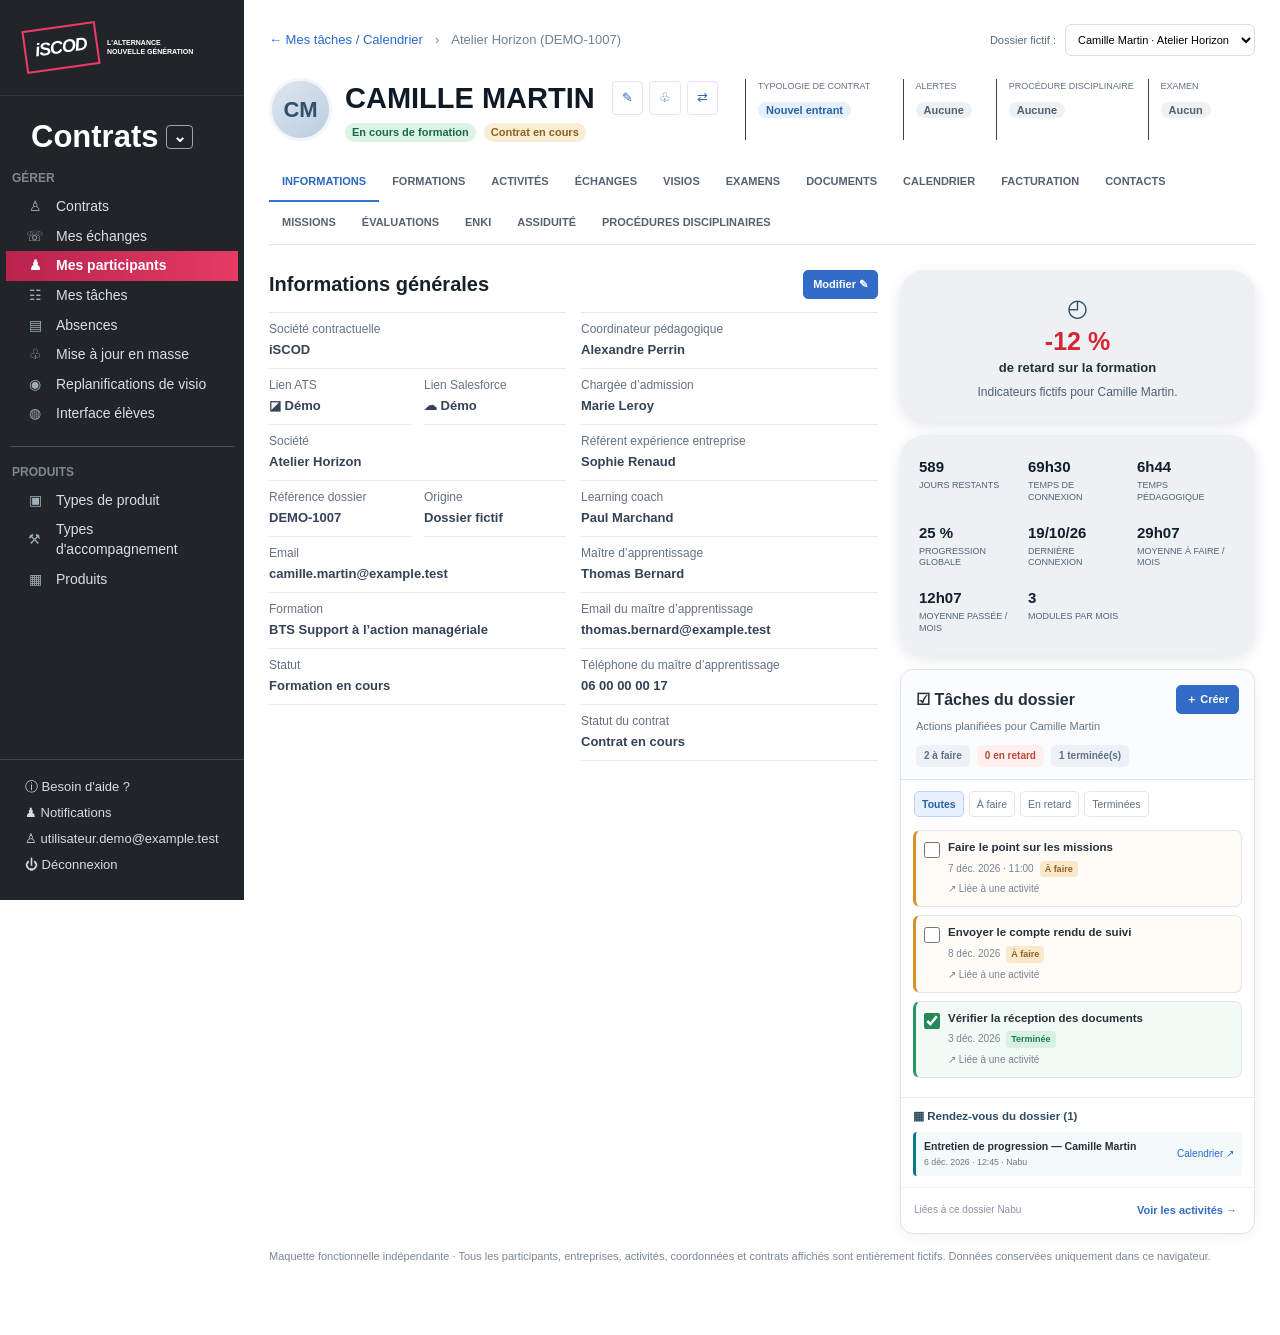
==== commit 3e33fb78: "feat: render each fictional participant's identity, pedagogical contacts, employer and statistics" ====
--- a/participant.html
+++ b/participant.html
@@ -145,23 +145,41 @@
 '<div class="task-list">'+(filtered.length?filtered.map(function(t){var st=taskStatus(t);return '<div class="task-row '+st+'"><input class="task-check" type="checkbox" data-toggle-task="'+esc(t.id)+'" '+(t.done?'checked':'')+' aria-label="Marquer '+esc(t.title)+' comme terminée"><button type="button" class="task-row-button" data-open-task="'+esc(t.id)+'"><span class="task-row-title">'+esc(t.title)+'</span><div class="task-row-details"><span>'+esc(formatDate(t.date))+(taskTime(t)?' · '+esc(taskTime(t)):'')+'</span><span class="task-status '+st+'">'+statusLabel(t)+'</span></div>'+(t.activityId?'<div class="task-row-details">↗ Liée à une activité</div>':'')+'</button></div>'}).join(""):'<div class="empty">Aucune tâche dans cette catégorie.</div>')+'</div>'+linkedEvents()+
 '<div class="task-footer"><span class="task-footnote">Liées à ce dossier Nabu</span><button class="btn link small" data-go-activities>Voir les activités →</button></div></section>';
 }
-function infoPane(){return '<div class="main-layout"><div class="left-pane"><div class="section-heading"><h2>Informations générales</h2><button class="btn primary small" data-disabled-demo>Modifier ✎</button></div><div class="info-columns"><div class="info-section">'+
-'<div class="info-field"><div class="info-field-label">Société contractuelle</div><strong>iSCOD</strong></div>'+
-'<div class="info-pair"><div class="info-field"><div class="info-field-label">Lien ATS</div><strong>◪</strong></div><div class="info-field"><div class="info-field-label">Lien Salesforce</div><strong>☁</strong></div></div>'+
-'<div class="info-field"><div class="info-field-label">Société</div><strong>Atelier Horizon</strong></div>'+
-'<div class="info-pair"><div class="info-field"><div class="info-field-label">Référence devis</div><strong>DEMO-1003</strong></div><div class="info-field"><div class="info-field-label">Origine</div><strong>Formulaire de démonstration</strong></div></div>'+
-'<div class="info-field"><div class="info-field-label">Email</div><strong>camille.martin@example.test</strong></div>'+
-'<div class="info-field"><div class="info-field-label">Fonction</div><strong>Assistante commerciale</strong></div>'+
-'<div class="info-field"><div class="info-field-label">Téléphone</div><strong>06 00 00 00 08</strong></div></div>'+
-'<div class="info-section">'+
-'<div class="info-field"><div class="info-field-label">Coordinateur pédagogique</div><strong>Alexandre PERRIN</strong><a href="mailto:alexandre.perrin@example.test">✉ alexandre.perrin@example.test</a></div>'+
-'<div class="info-field"><div class="info-field-label">Chargée d’admission</div><strong>Marie LEROY</strong><a href="mailto:marie.leroy@example.test">✉ marie.leroy@example.test</a></div>'+
-'<div class="info-field"><div class="info-field-label">Expérience entreprise</div><strong>Sophie RENAUD</strong><a href="mailto:sophie.renaud@example.test">✉ sophie.renaud@example.test</a></div>'+
-'<div class="info-field"><div class="info-field-label">Maître d’apprentissage</div><strong>Thomas BERNARD</strong><a href="mailto:thomas.bernard@example.test">✉ thomas.bernard@example.test</a></div>'+
-'<div class="info-field"><div class="info-field-label">Statut du contrat</div><strong>Contrat en cours</strong></div></div></div></div>'+
-'<aside class="right-pane"><section class="statistics" aria-label="Retard sur la formation"><div class="stats-hero"><div class="gauge">◴</div><b>-12 %</b><strong>de retard sur la formation</strong><p>Indicateurs d’avancement fictifs de la formation.</p></div></section><section class="statistics" aria-label="Statistiques pédagogiques fictives"><div class="stat-grid">'+
-[['589','Jours restants'],['69h30','Temps de connexion'],['6h44','Temps pédagogique'],['25 %','Progression globale'],['19/10/26','Dernière connexion'],['29h07','Moyenne à faire / mois'],['12h07','Moyenne passée / mois'],['3','Modules par mois']].map(function(a){return '<div class="stat"><b>'+a[0]+'</b><small>'+a[1]+'</small></div>'}).join("")+
-'</div></section>'+widget(false)+'</aside></div>'}
+function infoPane(){
+var c=profile;
+var stats=[
+[String(c.remaining),"Jours restants"],
+[["69h30","72h10","54h15","83h25","61h40","77h12","69h30"][window.NabuDemo.profiles.indexOf(c)],"Temps de connexion"],
+["6h44","Temps pédagogique"],
+[c.progress+" %","Progression globale"],
+["19/10/26","Dernière connexion"],
+["29h07","Moyenne à faire / mois"],
+["12h07","Moyenne passée / mois"],
+[String(c.modules),"Modules par mois"]];
+function field(label,value){return '<div class="info-field"><div class="info-field-label">'+esc(label)+'</div><strong>'+esc(value)+'</strong></div>'}
+return '<div class="main-layout"><div class="left-pane"><div class="section-heading"><h2>Informations générales</h2><button class="btn primary small" data-disabled-demo>Modifier ✎</button></div><div class="info-columns"><div class="info-section">'+
+ field("Société contractuelle","iSCOD")+
+ '<div class="info-pair">'+field("Lien ATS","◪ Démo")+field("Lien Salesforce","☁ Démo")+'</div>'+
+ field("Société",c.company)+
+ '<div class="info-pair">'+field("Référence dossier",c.id)+field("Origine","Dossier fictif")+'</div>'+
+ field("Email",c.apprenticeEmail)+
+ field("Formation",c.course)+
+ field("Statut","Formation en cours")+
+ '</div><div class="info-section">'+
+ field("Coordinateur pédagogique",c.cp)+
+ field("Chargée d’admission",c.admission)+
+ field("Référent expérience entreprise",c.xpe)+
+ field("Learning coach",c.coach)+
+ field("Maître d’apprentissage",c.maName)+
+ field("Email du maître d’apprentissage",c.maEmail)+
+ field("Téléphone du maître d’apprentissage",c.maPhone)+
+ field("Statut du contrat","Contrat en cours")+
+ '</div></div></div>'+
+ '<aside class="right-pane"><section class="statistics" aria-label="Retard sur la formation"><div class="stats-hero"><div class="gauge">◴</div><b>-12 %</b><strong>de retard sur la formation</strong><p>Indicateurs fictifs pour '+esc(c.apprentice)+'.</p></div></section>'+
+ '<section class="statistics" aria-label="Statistiques pédagogiques fictives"><div class="stat-grid">'+
+ stats.map(function(q){return '<div class="stat"><b>'+esc(q[0])+'</b><small>'+esc(q[1])+'</small></div>'}).join("")+
+ '</div></section>'+widget(false)+'</aside></div>';
+}
 function activitiesPane(){
 var activities=state.activities.filter(function(a){return (activityFilter==="all"||a.type===activityFilter)&&(!activitySearch||[a.type,a.text,a.author].join(" ").toLowerCase().includes(activitySearch))}).sort(function(a,b){return new Date(b.date)-new Date(a.date)});
 var filters=[["all","Tout"],["Suivi","Suivis"],["Atteint","Atteints"],["Rdv","Rendez-vous"],["Commentaire","Commentaires"]];
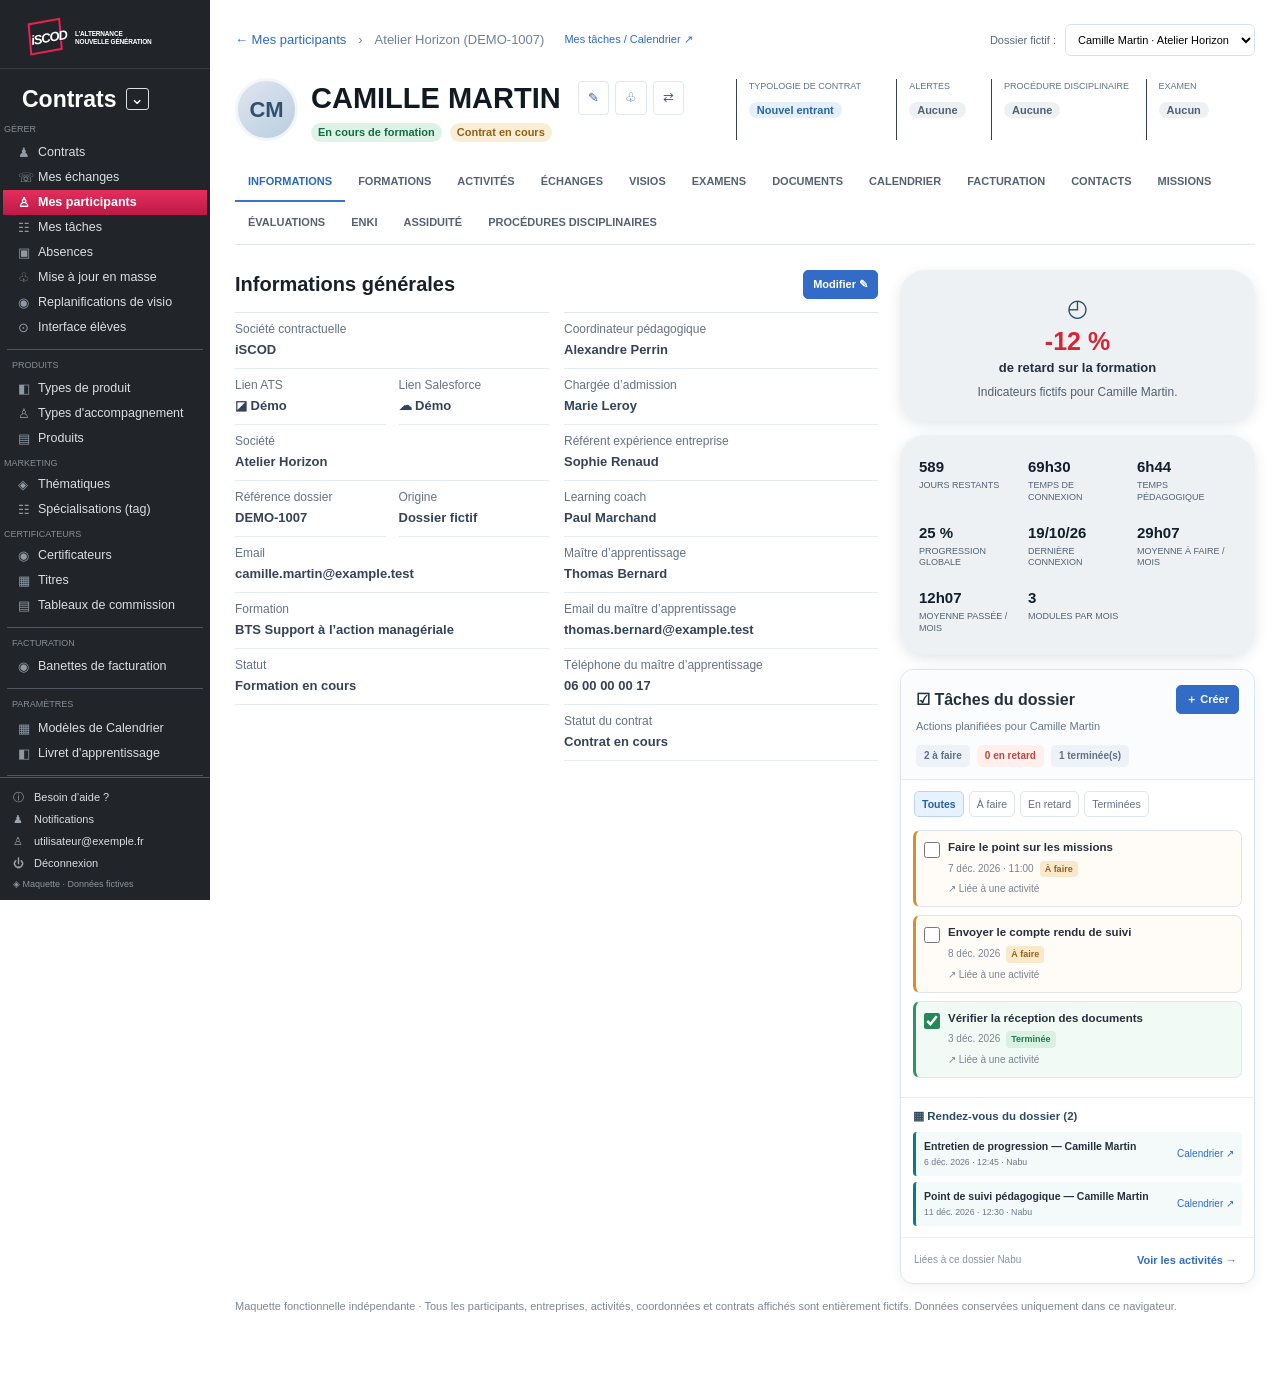
==== commit f8c38944: "ui: unify participant sidebar with calendar and link back to searchable participant list" ====
--- a/participant.html
+++ b/participant.html
@@ -28,29 +28,13 @@
 @media(max-width:930px){.nav{width:62px}.logo{padding:10px}.logo-stamp{font-size:12px}.logo-caption,.nav-select,.nav-label,.nav-item .nav-text,.nav-bottom,.nav-divider{display:none}.nav-item{justify-content:center;padding:10px 0}.nav-item .symbol{font-size:17px}.main-layout{grid-template-columns:1fr}.right-pane{grid-row:auto}.task-widget.sticky{position:static}.statistics{max-width:none}.info-columns{grid-template-columns:1fr 1fr}}
 @media(max-width:610px){.page{padding:14px 10px}.who h1{font-size:22px}.identity{grid-template-columns:minmax(0,1fr)}.header-status{grid-template-columns:1fr 1fr;gap:10px}.status-slot{min-height:45px}.info-columns{grid-template-columns:1fr}.field-grid{grid-template-columns:1fr}.activity-header{flex-direction:column;align-items:flex-start}.activity-operations{justify-content:flex-start}.tabs{max-height:97px;overflow:auto}.who-title{gap:8px}}
 </style>
+<link rel="stylesheet" href="shared-nav.css">
 </head>
 <body>
 <div class="shell">
- <aside class="nav" aria-label="Navigation Nabu">
-  <div class="logo"><div class="logo-stamp">iSCOD</div><div class="logo-caption">L'ALTERNANCE<br>NOUVELLE GÉNÉRATION</div></div>
-  <div class="nav-body"><div class="nav-select">Contrats <span>⌄</span></div><div class="nav-label">GÉRER</div>
-   <div class="nav-item"><span class="symbol">♙</span><span class="nav-text">Contrats</span></div>
-   <div class="nav-item"><span class="symbol">☏</span><span class="nav-text">Mes échanges</span></div>
-   <div class="nav-item active"><span class="symbol">♟</span><span class="nav-text">Mes participants</span></div>
-   <a href="index.html" class="nav-item" title="Ouvrir Mes tâches"><span class="symbol">☷</span><span class="nav-text">Mes tâches</span></a>
-   <div class="nav-item"><span class="symbol">▤</span><span class="nav-text">Absences</span></div>
-   <div class="nav-item"><span class="symbol">♧</span><span class="nav-text">Mise à jour en masse</span></div>
-   <div class="nav-item"><span class="symbol">◉</span><span class="nav-text">Replanifications de visio</span></div>
-   <div class="nav-item"><span class="symbol">◍</span><span class="nav-text">Interface élèves</span></div>
-   <div class="nav-divider"></div><div class="nav-label">PRODUITS</div>
-   <div class="nav-item"><span class="symbol">▣</span><span class="nav-text">Types de produit</span></div>
-   <div class="nav-item"><span class="symbol">⚒</span><span class="nav-text">Types d'accompagnement</span></div>
-   <div class="nav-item"><span class="symbol">▦</span><span class="nav-text">Produits</span></div>
-  </div>
-  <div class="nav-bottom">ⓘ Besoin d'aide ?<br>♟ Notifications<br>♙ utilisateur.demo@example.test<br>⏻ Déconnexion</div>
- </aside>
+ <aside class="nav" aria-label="Navigation Nabu (maquette)"><div class="iscod-brand" aria-label="iSCOD — L’alternance nouvelle génération"><div class="iscod-stamp"><span>iSCOD</span></div><div class="iscod-tagline">L’ALTERNANCE<br>NOUVELLE GÉNÉRATION</div></div><div class="nav-group-head"><span>Contrats</span><span class="nav-switch">⌄</span></div><div class="nav-scroll"><div class="nav-small nav-first">GÉRER</div><a href="#" class="nav-item" onclick="return false"><span class="nav-icon">♟</span>Contrats</a><a href="#" class="nav-item" onclick="return false"><span class="nav-icon">☏</span>Mes échanges</a><a href="participants.html" class="nav-item active" aria-current="page" title="Afficher la liste des participants"><span class="nav-icon">♙</span>Mes participants</a><a href="index.html" class="nav-item"><span class="nav-icon">☷</span>Mes tâches</a><a href="#" class="nav-item" onclick="return false"><span class="nav-icon">▣</span>Absences</a><a href="#" class="nav-item" onclick="return false"><span class="nav-icon">♧</span>Mise à jour en masse</a><a href="#" class="nav-item" onclick="return false"><span class="nav-icon">◉</span>Replanifications de visio</a><a href="#" class="nav-item" onclick="return false"><span class="nav-icon">⊙</span>Interface élèves</a><div class="nav-section"><div class="nav-small">PRODUITS</div></div><a href="#" class="nav-item" onclick="return false"><span class="nav-icon">◧</span>Types de produit</a><a href="#" class="nav-item" onclick="return false"><span class="nav-icon">♙</span>Types d'accompagnement</a><a href="#" class="nav-item" onclick="return false"><span class="nav-icon">▤</span>Produits</a><div class="nav-small nav-subsection">MARKETING</div><a href="#" class="nav-item" onclick="return false"><span class="nav-icon">◈</span>Thématiques</a><a href="#" class="nav-item" onclick="return false"><span class="nav-icon">☷</span>Spécialisations (tag)</a><div class="nav-small nav-subsection">CERTIFICATEURS</div><a href="#" class="nav-item" onclick="return false"><span class="nav-icon">◉</span>Certificateurs</a><a href="#" class="nav-item" onclick="return false"><span class="nav-icon">▦</span>Titres</a><a href="#" class="nav-item" onclick="return false"><span class="nav-icon">▤</span>Tableaux de commission</a><div class="nav-section"><div class="nav-small">FACTURATION</div></div><a href="#" class="nav-item" onclick="return false"><span class="nav-icon">◉</span>Banettes de facturation</a><div class="nav-section"><div class="nav-small">PARAMÈTRES</div></div><a href="#" class="nav-item" onclick="return false"><span class="nav-icon">▦</span>Modèles de Calendrier</a><a href="#" class="nav-item" onclick="return false"><span class="nav-icon">◧</span>Livret d'apprentissage</a><div class="nav-section"></div><a href="#" class="nav-item" onclick="return false"><span class="nav-icon">◩</span>Rapports</a></div><div class="nav-footer"><a href="#" onclick="return false"><span>ⓘ</span>Besoin d’aide ?</a><a href="#" onclick="return false"><span>♟</span>Notifications</a><a href="#" onclick="return false"><span>♙</span>utilisateur@exemple.fr</a><a href="#" onclick="return false"><span>⏻</span>Déconnexion</a><div class="nav-version">◈ Maquette · Données fictives</div></div></aside>
  <main class="content"><div class="page">
-  <div class="breadcrumb" style="display:flex;align-items:center;gap:12px;flex-wrap:wrap"><a href="index.html">← Mes tâches / Calendrier</a><span>›</span><span id="breadcrumbParticipant">Fiche participant</span><label style="margin-left:auto;color:#566879;font-size:11px">Dossier fictif : <select id="participantPicker" aria-label="Choisir une fiche participant" style="margin-left:6px;padding:8px;max-width:260px;border:1px solid #d6e1ec;border-radius:6px;background:white"></select></label></div>
+  <div class="breadcrumb" style="display:flex;align-items:center;gap:12px;flex-wrap:wrap"><a href="participants.html">← Mes participants</a><span>›</span><span id="breadcrumbParticipant">Fiche participant</span><a href="index.html" style="font-size:11px;margin-left:8px">Mes tâches / Calendrier ↗</a><label style="margin-left:auto;color:#566879;font-size:11px">Dossier fictif : <select id="participantPicker" aria-label="Choisir une fiche participant" style="margin-left:6px;padding:8px;max-width:260px;border:1px solid #d6e1ec;border-radius:6px;background:white"></select></label></div>
   <header class="identity">
    <div class="who"><div class="avatar" id="participantAvatar" aria-label="Avatar fictif">CM</div><div class="who-main"><div class="who-title"><h1 id="participantName">Camille MARTIN</h1><div class="identity-icons" aria-label="Actions du dossier"><button class="icon-btn" data-disabled-demo title="Fonction hors périmètre">✎</button><button class="icon-btn" data-disabled-demo title="Fonction hors périmètre">♧</button><button class="icon-btn" data-disabled-demo title="Fonction hors périmètre">⇄</button></div></div><div class="badges"><span class="chip green">En cours de formation</span><span class="chip amber">Contrat en cours</span></div></div></div>
    <div class="header-status"><div class="status-slot"><small>Typologie de contrat</small><b class="type">Nouvel entrant</b></div><div class="status-slot"><small>Alertes</small><b class="none">Aucune</b></div><div class="status-slot"><small>Procédure disciplinaire</small><b class="none">Aucune</b></div><div class="status-slot"><small>Examen</small><b class="none">Aucun</b></div></div>
--- a/shared-nav.css
+++ b/shared-nav.css
@@ -0,0 +1,29 @@
+.nav{width:210px;min-width:210px;flex:none;background:#212529;padding:0;overflow:hidden;gap:0}
+.iscod-brand{height:69px;min-height:69px;padding:16px 13px 9px 29px;display:flex;align-items:center;gap:6px;border-bottom:1px solid #343940}
+.iscod-stamp{width:40px;height:36px;min-width:40px;position:relative;display:flex;align-items:center;justify-content:center;transform:rotate(-10deg);color:white}
+.iscod-stamp:before{content:"";position:absolute;width:29px;height:28px;border:2px solid #ec2053;top:0;left:0;transform:skew(-5deg)}
+.iscod-stamp span{font-size:13px;font-weight:850;font-style:italic;letter-spacing:-1px;white-space:nowrap;position:relative;text-shadow:1px 1px 0 #212529}
+.iscod-tagline{font-size:6.5px;font-weight:850;line-height:1.08;letter-spacing:-.18px;color:white;white-space:nowrap}
+.nav-group-head{display:flex;align-items:center;gap:9px;color:white;padding:14px 22px 8px;font-size:23px;font-weight:700}
+.nav-switch{display:inline-flex;align-items:center;justify-content:center;border:1px solid #d9dfe5;border-radius:3px;width:23px;height:22px;font-size:17px;font-weight:400}
+.nav-scroll{flex:1;min-height:0;overflow-y:auto;overflow-x:hidden;scrollbar-width:thin;scrollbar-color:#50565f #212529}
+.nav-small{font-size:9px;font-weight:500;color:#848d98;padding:0 5px;letter-spacing:0;margin:0}
+.nav-first{padding:0 4px 4px}.nav-subsection{padding:6px 4px 2px}
+.nav-item{height:25px;min-height:25px;margin:0 3px;padding:3px 9px 3px 15px;border-radius:0;white-space:nowrap;overflow:hidden;text-overflow:ellipsis;font-size:12.5px;line-height:19px;display:flex;gap:5px;color:#e0e2e5;text-decoration:none}
+.nav-icon{width:15px;min-width:15px;color:#8e99a6;font-size:13px}
+.nav-item.active{background:linear-gradient(180deg,#e42e5c,#bd1a47);color:white;font-weight:700}
+.nav-item.active .nav-icon{color:#fff}
+.nav-section{margin:9px 7px 5px;padding-top:9px;border-top:1px solid #50565f;min-height:1px}
+.nav-footer{flex:none;padding:8px 13px 9px;border-top:1px solid #50565f}
+.nav-footer a{display:flex;align-items:center;gap:8px;text-decoration:none;color:#dadde1;font-size:11px;line-height:22px;white-space:nowrap;overflow:hidden;text-overflow:ellipsis}
+.nav-footer a span{width:13px;color:#9ca5af}
+.nav-version{color:#8c95a0;font-size:9px;margin-top:4px}
+@media(max-width:1030px){.nav{width:185px;min-width:185px}.nav-group-head{padding-left:12px;font-size:20px}.iscod-brand{padding-left:18px}}
+@media(max-width:770px){.nav{display:none}}
+
+/* Identité de navigation commune aux trois vues. */
+.nav{height:100vh;position:sticky;top:0;z-index:20}
+.nav .nav-item:hover:not(.active){background:#343a43;color:white;text-decoration:none}
+.nav .nav-item.active{color:#fff}
+.nav .nav-scroll{padding-bottom:8px}
+@media(max-width:770px){.nav{display:none}}
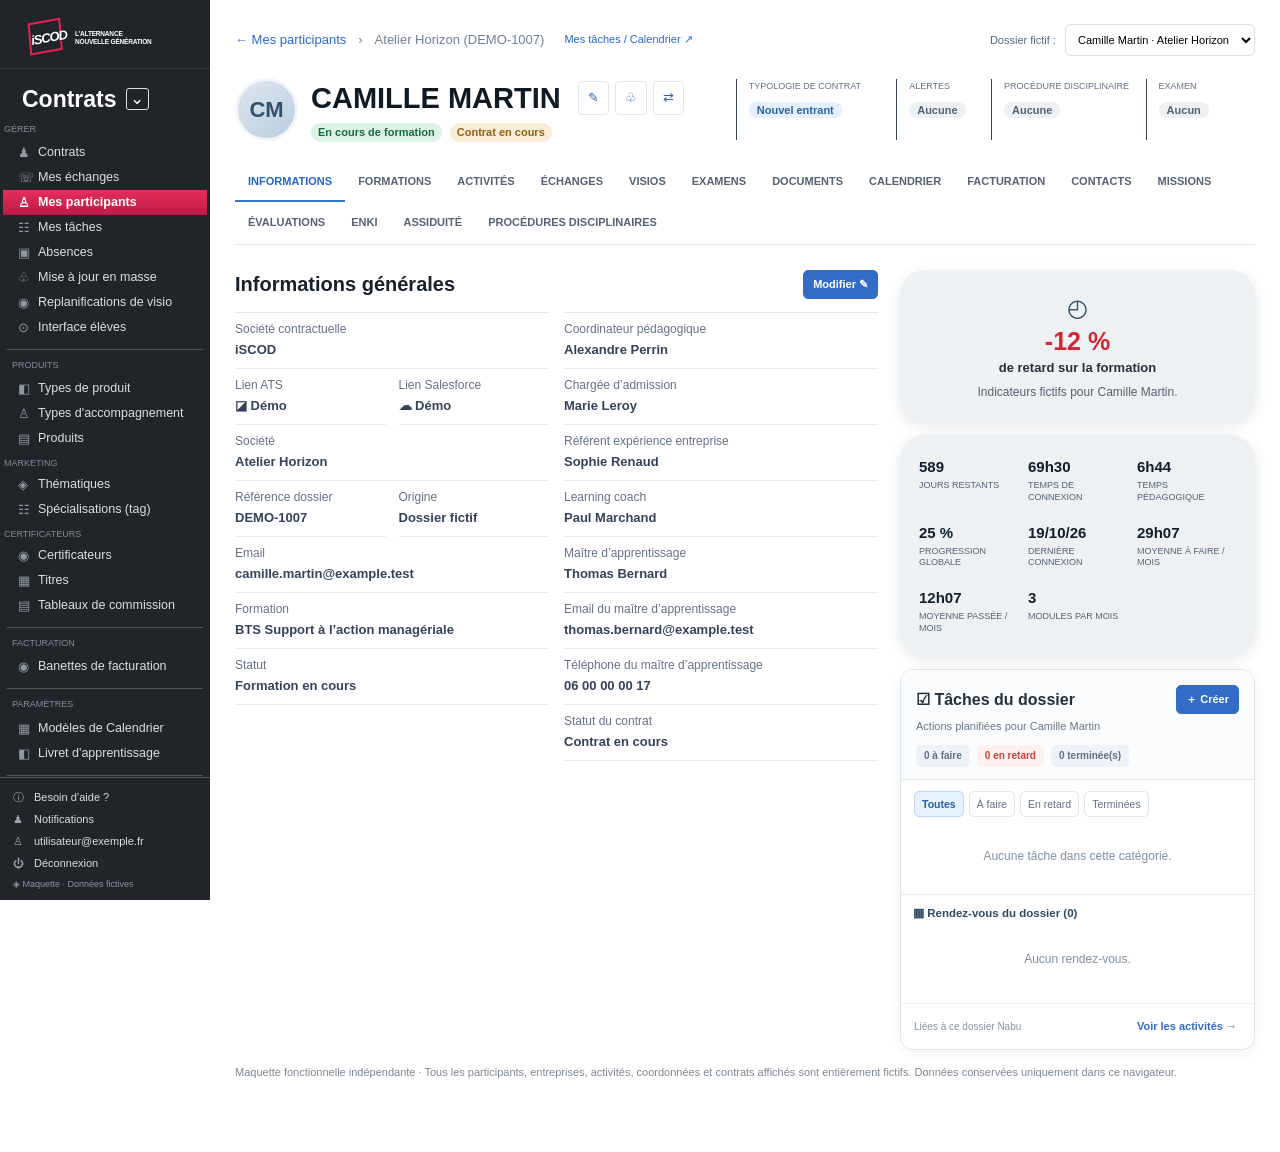
==== commit 22b2978f: "chore: remove obsolete embedded profile task fixtures from unified participant view" ====
--- a/participant.html
+++ b/participant.html
@@ -85,7 +85,6 @@
 (function(){
 "use strict";
 var $=function(q){return document.querySelector(q)}, $$=function(q){return Array.from(document.querySelectorAll(q))};
-var STORE="nabu-fiche-participant-demo-v1";
 function dateKey(d){var x=new Date(d);return x.getFullYear()+"-"+String(x.getMonth()+1).padStart(2,"0")+"-"+String(x.getDate()).padStart(2,"0")}
 function plusDays(k,n){var d=new Date(k+"T12:00:00");d.setDate(d.getDate()+n);return dateKey(d)}
 function formatDate(k){if(!k)return "À planifier";var d=new Date(k+"T12:00:00");return new Intl.DateTimeFormat("fr-FR",{day:"numeric",month:"short",year:"numeric"}).format(d)}
@@ -93,17 +92,6 @@
 function esc(s){return String(s==null?"":s).replace(/[&<>"']/g,function(c){return {"&":"&amp;","<":"&lt;",">":"&gt;",'"':"&quot;","'":"&#39;"}[c]})}
 function uid(){return "demo-"+Date.now().toString(36)+"-"+Math.random().toString(36).slice(2,8)}
 var today=dateKey(new Date());
-function seed(){return {tasks:[
-{id:"t1",title:"Rappeler le maître d’apprentissage",date:plusDays(today,-1),time:"10:00",done:false,activityId:"a2",comment:"Échanger sur les missions confiées et convenir d'un suivi."},
-{id:"t2",title:"Envoyer le compte rendu de suivi",date:today,time:"16:00",done:false,activityId:"a1",comment:"Transmettre les prochaines étapes au maître d’apprentissage."},
-{id:"t3",title:"Préparer le point tripartite",date:plusDays(today,2),time:"09:30",done:false,activityId:null,comment:"Rassembler les derniers échanges et les éléments de suivi."},
-{id:"t4",title:"Vérifier la bonne réception des documents",date:plusDays(today,-3),time:"",done:true,activityId:"a3",comment:"Documents transmis, dossier complété."}
-],activities:[
-{id:"a1",type:"Suivi",author:"Sophie RENAUD",role:"Référente expérience entreprise",date:new Date(Date.now()-60*60*1000).toISOString(),text:"Point effectué avec le maître d’apprentissage sur l’intégration et les missions à venir."},
-{id:"a2",type:"Atteint",author:"Sophie RENAUD",role:"Référente expérience entreprise",date:new Date(Date.now()-28*60*60*1000).toISOString(),text:"Appel de suivi : plusieurs points restent à clarifier avec l’entreprise."},
-{id:"a3",type:"Commentaire",author:"Alexandre PERRIN",role:"Coordinateur pédagogique",date:new Date(Date.now()-50*60*60*1000).toISOString(),text:"Documents pédagogiques reçus et ajoutés au dossier."},
-{id:"a4",type:"Rdv",author:"Paul MARCHAND",role:"Learning coach",date:new Date(Date.now()-100*60*60*1000).toISOString(),text:"Entretien de progression : rappel des objectifs du prochain module."}
-]}}
 if(!window.NabuDemo)throw Error("Fichier shared.js requis pour la maquette unifiée");
 window.NabuDemo.ensure();
 var requested=new URLSearchParams(window.location.search).get("contract")||"DEMO-1007";
--- a/shared-nav.css
+++ b/shared-nav.css
@@ -1,4 +1,4 @@
-.nav{width:210px;min-width:210px;flex:none;background:#212529;padding:0;overflow:hidden;gap:0}
+.nav{width:210px;min-width:210px;flex:none;background:#212529;color:#cdd1d7;padding:0;overflow:hidden;gap:0;display:flex;flex-direction:column}
 .iscod-brand{height:69px;min-height:69px;padding:16px 13px 9px 29px;display:flex;align-items:center;gap:6px;border-bottom:1px solid #343940}
 .iscod-stamp{width:40px;height:36px;min-width:40px;position:relative;display:flex;align-items:center;justify-content:center;transform:rotate(-10deg);color:white}
 .iscod-stamp:before{content:"";position:absolute;width:29px;height:28px;border:2px solid #ec2053;top:0;left:0;transform:skew(-5deg)}
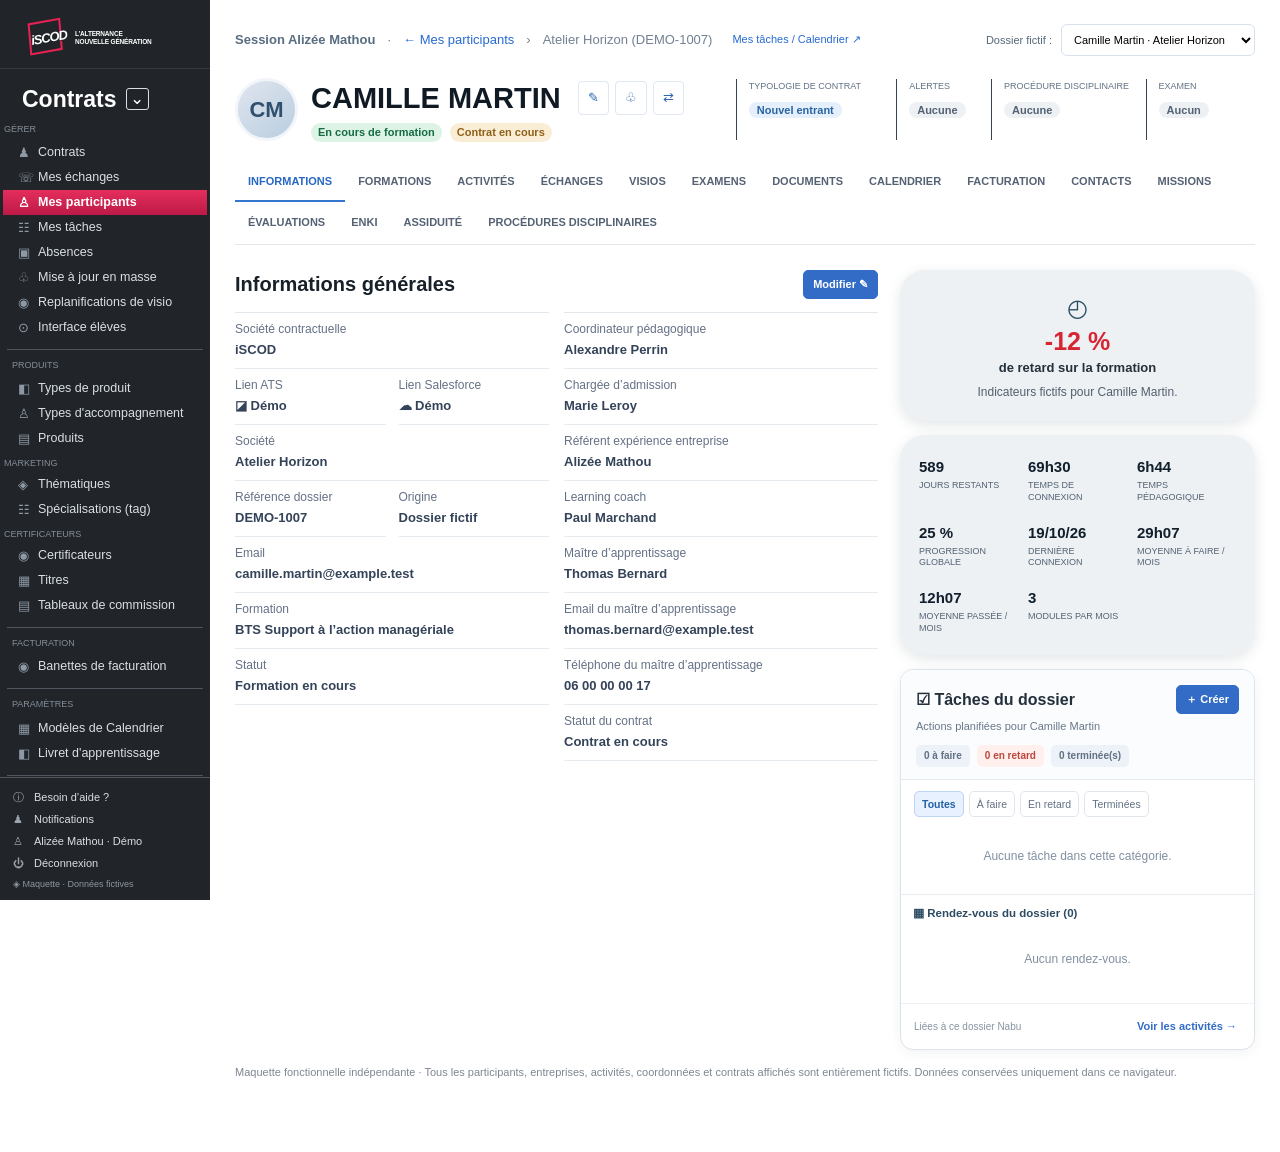
==== commit 3ffeb318: "ui: reflect Alizée demo session and readonly Outlook-linked events on profile" ====
--- a/participant.html
+++ b/participant.html
@@ -32,9 +32,9 @@
 </head>
 <body>
 <div class="shell">
- <aside class="nav" aria-label="Navigation Nabu (maquette)"><div class="iscod-brand" aria-label="iSCOD — L’alternance nouvelle génération"><div class="iscod-stamp"><span>iSCOD</span></div><div class="iscod-tagline">L’ALTERNANCE<br>NOUVELLE GÉNÉRATION</div></div><div class="nav-group-head"><span>Contrats</span><span class="nav-switch">⌄</span></div><div class="nav-scroll"><div class="nav-small nav-first">GÉRER</div><a href="#" class="nav-item" onclick="return false"><span class="nav-icon">♟</span>Contrats</a><a href="#" class="nav-item" onclick="return false"><span class="nav-icon">☏</span>Mes échanges</a><a href="participants.html" class="nav-item active" aria-current="page" title="Afficher la liste des participants"><span class="nav-icon">♙</span>Mes participants</a><a href="index.html" class="nav-item"><span class="nav-icon">☷</span>Mes tâches</a><a href="#" class="nav-item" onclick="return false"><span class="nav-icon">▣</span>Absences</a><a href="#" class="nav-item" onclick="return false"><span class="nav-icon">♧</span>Mise à jour en masse</a><a href="#" class="nav-item" onclick="return false"><span class="nav-icon">◉</span>Replanifications de visio</a><a href="#" class="nav-item" onclick="return false"><span class="nav-icon">⊙</span>Interface élèves</a><div class="nav-section"><div class="nav-small">PRODUITS</div></div><a href="#" class="nav-item" onclick="return false"><span class="nav-icon">◧</span>Types de produit</a><a href="#" class="nav-item" onclick="return false"><span class="nav-icon">♙</span>Types d'accompagnement</a><a href="#" class="nav-item" onclick="return false"><span class="nav-icon">▤</span>Produits</a><div class="nav-small nav-subsection">MARKETING</div><a href="#" class="nav-item" onclick="return false"><span class="nav-icon">◈</span>Thématiques</a><a href="#" class="nav-item" onclick="return false"><span class="nav-icon">☷</span>Spécialisations (tag)</a><div class="nav-small nav-subsection">CERTIFICATEURS</div><a href="#" class="nav-item" onclick="return false"><span class="nav-icon">◉</span>Certificateurs</a><a href="#" class="nav-item" onclick="return false"><span class="nav-icon">▦</span>Titres</a><a href="#" class="nav-item" onclick="return false"><span class="nav-icon">▤</span>Tableaux de commission</a><div class="nav-section"><div class="nav-small">FACTURATION</div></div><a href="#" class="nav-item" onclick="return false"><span class="nav-icon">◉</span>Banettes de facturation</a><div class="nav-section"><div class="nav-small">PARAMÈTRES</div></div><a href="#" class="nav-item" onclick="return false"><span class="nav-icon">▦</span>Modèles de Calendrier</a><a href="#" class="nav-item" onclick="return false"><span class="nav-icon">◧</span>Livret d'apprentissage</a><div class="nav-section"></div><a href="#" class="nav-item" onclick="return false"><span class="nav-icon">◩</span>Rapports</a></div><div class="nav-footer"><a href="#" onclick="return false"><span>ⓘ</span>Besoin d’aide ?</a><a href="#" onclick="return false"><span>♟</span>Notifications</a><a href="#" onclick="return false"><span>♙</span>utilisateur@exemple.fr</a><a href="#" onclick="return false"><span>⏻</span>Déconnexion</a><div class="nav-version">◈ Maquette · Données fictives</div></div></aside>
+ <aside class="nav" aria-label="Navigation Nabu (maquette)"><div class="iscod-brand" aria-label="iSCOD — L’alternance nouvelle génération"><div class="iscod-stamp"><span>iSCOD</span></div><div class="iscod-tagline">L’ALTERNANCE<br>NOUVELLE GÉNÉRATION</div></div><div class="nav-group-head"><span>Contrats</span><span class="nav-switch">⌄</span></div><div class="nav-scroll"><div class="nav-small nav-first">GÉRER</div><a href="#" class="nav-item" onclick="return false"><span class="nav-icon">♟</span>Contrats</a><a href="#" class="nav-item" onclick="return false"><span class="nav-icon">☏</span>Mes échanges</a><a href="participants.html" class="nav-item active" aria-current="page" title="Afficher la liste des participants"><span class="nav-icon">♙</span>Mes participants</a><a href="index.html" class="nav-item"><span class="nav-icon">☷</span>Mes tâches</a><a href="#" class="nav-item" onclick="return false"><span class="nav-icon">▣</span>Absences</a><a href="#" class="nav-item" onclick="return false"><span class="nav-icon">♧</span>Mise à jour en masse</a><a href="#" class="nav-item" onclick="return false"><span class="nav-icon">◉</span>Replanifications de visio</a><a href="#" class="nav-item" onclick="return false"><span class="nav-icon">⊙</span>Interface élèves</a><div class="nav-section"><div class="nav-small">PRODUITS</div></div><a href="#" class="nav-item" onclick="return false"><span class="nav-icon">◧</span>Types de produit</a><a href="#" class="nav-item" onclick="return false"><span class="nav-icon">♙</span>Types d'accompagnement</a><a href="#" class="nav-item" onclick="return false"><span class="nav-icon">▤</span>Produits</a><div class="nav-small nav-subsection">MARKETING</div><a href="#" class="nav-item" onclick="return false"><span class="nav-icon">◈</span>Thématiques</a><a href="#" class="nav-item" onclick="return false"><span class="nav-icon">☷</span>Spécialisations (tag)</a><div class="nav-small nav-subsection">CERTIFICATEURS</div><a href="#" class="nav-item" onclick="return false"><span class="nav-icon">◉</span>Certificateurs</a><a href="#" class="nav-item" onclick="return false"><span class="nav-icon">▦</span>Titres</a><a href="#" class="nav-item" onclick="return false"><span class="nav-icon">▤</span>Tableaux de commission</a><div class="nav-section"><div class="nav-small">FACTURATION</div></div><a href="#" class="nav-item" onclick="return false"><span class="nav-icon">◉</span>Banettes de facturation</a><div class="nav-section"><div class="nav-small">PARAMÈTRES</div></div><a href="#" class="nav-item" onclick="return false"><span class="nav-icon">▦</span>Modèles de Calendrier</a><a href="#" class="nav-item" onclick="return false"><span class="nav-icon">◧</span>Livret d'apprentissage</a><div class="nav-section"></div><a href="#" class="nav-item" onclick="return false"><span class="nav-icon">◩</span>Rapports</a></div><div class="nav-footer"><a href="#" onclick="return false"><span>ⓘ</span>Besoin d’aide ?</a><a href="#" onclick="return false"><span>♟</span>Notifications</a><a href="#" onclick="return false"><span>♙</span>Alizée Mathou · Démo</a><a href="#" onclick="return false"><span>⏻</span>Déconnexion</a><div class="nav-version">◈ Maquette · Données fictives</div></div></aside>
  <main class="content"><div class="page">
-  <div class="breadcrumb" style="display:flex;align-items:center;gap:12px;flex-wrap:wrap"><a href="participants.html">← Mes participants</a><span>›</span><span id="breadcrumbParticipant">Fiche participant</span><a href="index.html" style="font-size:11px;margin-left:8px">Mes tâches / Calendrier ↗</a><label style="margin-left:auto;color:#566879;font-size:11px">Dossier fictif : <select id="participantPicker" aria-label="Choisir une fiche participant" style="margin-left:6px;padding:8px;max-width:260px;border:1px solid #d6e1ec;border-radius:6px;background:white"></select></label></div>
+  <div class="breadcrumb" style="display:flex;align-items:center;gap:12px;flex-wrap:wrap"><span style="font-weight:650;color:#586d81">Session Alizée Mathou</span><span>·</span><a href="participants.html">← Mes participants</a><span>›</span><span id="breadcrumbParticipant">Fiche participant</span><a href="index.html" style="font-size:11px;margin-left:8px">Mes tâches / Calendrier ↗</a><label style="margin-left:auto;color:#566879;font-size:11px">Dossier fictif : <select id="participantPicker" aria-label="Choisir une fiche participant" style="margin-left:6px;padding:8px;max-width:260px;border:1px solid #d6e1ec;border-radius:6px;background:white"></select></label></div>
   <header class="identity">
    <div class="who"><div class="avatar" id="participantAvatar" aria-label="Avatar fictif">CM</div><div class="who-main"><div class="who-title"><h1 id="participantName">Camille MARTIN</h1><div class="identity-icons" aria-label="Actions du dossier"><button class="icon-btn" data-disabled-demo title="Fonction hors périmètre">✎</button><button class="icon-btn" data-disabled-demo title="Fonction hors périmètre">♧</button><button class="icon-btn" data-disabled-demo title="Fonction hors périmètre">⇄</button></div></div><div class="badges"><span class="chip green">En cours de formation</span><span class="chip amber">Contrat en cours</span></div></div></div>
    <div class="header-status"><div class="status-slot"><small>Typologie de contrat</small><b class="type">Nouvel entrant</b></div><div class="status-slot"><small>Alertes</small><b class="none">Aucune</b></div><div class="status-slot"><small>Procédure disciplinaire</small><b class="none">Aucune</b></div><div class="status-slot"><small>Examen</small><b class="none">Aucun</b></div></div>
@@ -109,7 +109,7 @@
 function statusLabel(t){return {done:"Terminée",overdue:"En retard",open:"À faire"}[taskStatus(t)]}
 function activeTasks(){return state.tasks.filter(function(t){return t.kind==="task"&&t.contractId===currentId&&!t.archived})}
 function toast(msg){var el=$("#alert");el.textContent=msg;el.classList.add("open");clearTimeout(toast.timer);toast.timer=setTimeout(function(){el.classList.remove("open")},2400)}
-function linkedEvents(){var list=getEvents();return '<div class="linked-events"><h3>▦ Rendez-vous du dossier ('+list.length+')</h3>'+(list.length?list.slice(0,7).map(function(t){return '<div class="linked-event"><div class="linked-event-main"><strong>'+esc(t.title)+'</strong><small>'+esc(formatDate(t.date))+' · '+esc(taskTime(t))+' · '+esc(t.origin||"Nabu")+'</small></div><a href="index.html?task='+encodeURIComponent(t.id)+'" title="Voir ce rendez-vous dans le calendrier">Calendrier ↗</a></div>'}).join(""):'<p class="empty">Aucun rendez-vous.</p>')+'</div>'}
+function linkedEvents(){var list=getEvents();return '<div class="linked-events"><h3>▦ Rendez-vous du dossier ('+list.length+')</h3>'+(list.length?list.slice(0,7).map(function(t){return '<div class="linked-event"><div class="linked-event-main"><strong>'+esc(t.title)+'</strong><small>'+esc(formatDate(t.date))+' · '+esc(taskTime(t))+' · '+esc(t.sourceDetail||t.origin||"Nabu")+(t.outlookReadOnly?' · 🔒 Lecture seule':'')+'</small></div><a href="index.html?task='+encodeURIComponent(t.id)+'" title="Voir ce rendez-vous dans le calendrier">Calendrier ↗</a></div>'}).join(""):'<p class="empty">Aucun rendez-vous.</p>')+'</div>'}
 function widget(sticky){var all=activeTasks(),open=all.filter(function(x){return !x.done}).length,overdue=all.filter(function(x){return taskStatus(x)==="overdue"}).length;
 var filtered=all.filter(function(t){return taskFilter==="all"||taskStatus(t)===taskFilter}).sort(function(a,b){var av=a.done?2:taskStatus(a)==="overdue"?0:1,bv=b.done?2:taskStatus(b)==="overdue"?0:1;return av-bv||(a.date||"9999").localeCompare(b.date||"9999")||(a.time||"").localeCompare(b.time||"")});
 return '<section class="task-widget '+(sticky?'sticky':'')+'" aria-label="Tâches du participant"><div class="task-widget-top"><div class="task-widget-heading"><h2>☑ Tâches du dossier</h2><button class="btn primary small" data-create-task>＋ Créer</button></div><p class="task-widget-desc">Actions planifiées pour '+esc(profile.apprentice)+'</p><div class="task-metrics"><span class="metric">'+open+' à faire</span><span class="metric danger">'+overdue+' en retard</span><span class="metric">'+all.filter(function(t){return t.done}).length+' terminée(s)</span></div></div>'+
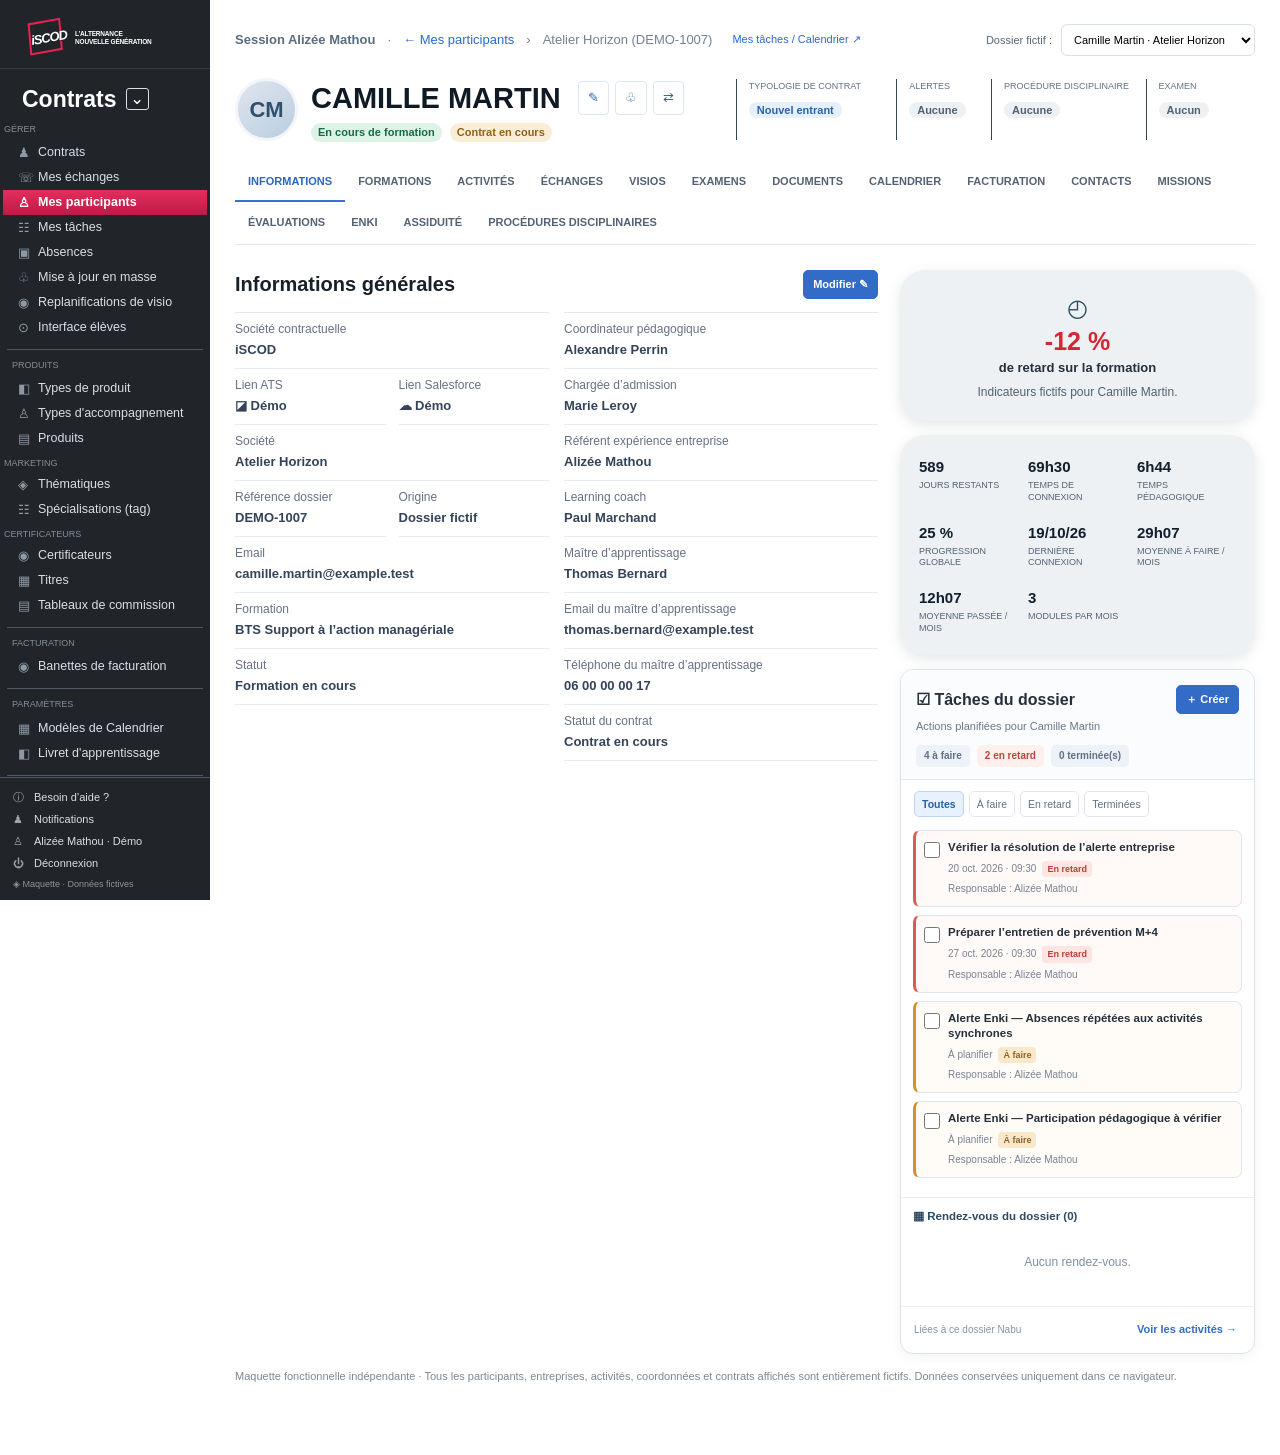
==== commit ad8a9e87: "ui: show Flavio's task ownership on participant files without placing his tasks on Alizée's calendar" ====
--- a/participant.html
+++ b/participant.html
@@ -109,12 +109,12 @@
 function statusLabel(t){return {done:"Terminée",overdue:"En retard",open:"À faire"}[taskStatus(t)]}
 function activeTasks(){return state.tasks.filter(function(t){return t.kind==="task"&&t.contractId===currentId&&!t.archived})}
 function toast(msg){var el=$("#alert");el.textContent=msg;el.classList.add("open");clearTimeout(toast.timer);toast.timer=setTimeout(function(){el.classList.remove("open")},2400)}
-function linkedEvents(){var list=getEvents();return '<div class="linked-events"><h3>▦ Rendez-vous du dossier ('+list.length+')</h3>'+(list.length?list.slice(0,7).map(function(t){return '<div class="linked-event"><div class="linked-event-main"><strong>'+esc(t.title)+'</strong><small>'+esc(formatDate(t.date))+' · '+esc(taskTime(t))+' · '+esc(t.sourceDetail||t.origin||"Nabu")+(t.outlookReadOnly?' · 🔒 Lecture seule':'')+'</small></div><a href="index.html?task='+encodeURIComponent(t.id)+'" title="Voir ce rendez-vous dans le calendrier">Calendrier ↗</a></div>'}).join(""):'<p class="empty">Aucun rendez-vous.</p>')+'</div>'}
+function linkedEvents(){var list=getEvents();return '<div class="linked-events"><h3>▦ Rendez-vous du dossier ('+list.length+')</h3>'+(list.length?list.slice(0,7).map(function(t){return '<div class="linked-event"><div class="linked-event-main"><strong>'+esc(t.title)+'</strong><small>'+esc(formatDate(t.date))+' · '+esc(taskTime(t))+' · '+esc(t.sourceDetail||t.origin||"Nabu")+(t.outlookReadOnly?' · Lecture seule':'')+'</small></div><a href="index.html?task='+encodeURIComponent(t.id)+'" title="Voir ce rendez-vous dans le calendrier">Calendrier ↗</a></div>'}).join(""):'<p class="empty">Aucun rendez-vous.</p>')+'</div>'}
 function widget(sticky){var all=activeTasks(),open=all.filter(function(x){return !x.done}).length,overdue=all.filter(function(x){return taskStatus(x)==="overdue"}).length;
 var filtered=all.filter(function(t){return taskFilter==="all"||taskStatus(t)===taskFilter}).sort(function(a,b){var av=a.done?2:taskStatus(a)==="overdue"?0:1,bv=b.done?2:taskStatus(b)==="overdue"?0:1;return av-bv||(a.date||"9999").localeCompare(b.date||"9999")||(a.time||"").localeCompare(b.time||"")});
 return '<section class="task-widget '+(sticky?'sticky':'')+'" aria-label="Tâches du participant"><div class="task-widget-top"><div class="task-widget-heading"><h2>☑ Tâches du dossier</h2><button class="btn primary small" data-create-task>＋ Créer</button></div><p class="task-widget-desc">Actions planifiées pour '+esc(profile.apprentice)+'</p><div class="task-metrics"><span class="metric">'+open+' à faire</span><span class="metric danger">'+overdue+' en retard</span><span class="metric">'+all.filter(function(t){return t.done}).length+' terminée(s)</span></div></div>'+
 '<div class="task-filters">'+[["all","Toutes"],["open","À faire"],["overdue","En retard"],["done","Terminées"]].map(function(pair){return '<button type="button" class="task-filter '+(taskFilter===pair[0]?'active':'')+'" data-task-filter="'+pair[0]+'">'+pair[1]+'</button>'}).join("")+'</div>'+
-'<div class="task-list">'+(filtered.length?filtered.map(function(t){var st=taskStatus(t);return '<div class="task-row '+st+'"><input class="task-check" type="checkbox" data-toggle-task="'+esc(t.id)+'" '+(t.done?'checked':'')+' aria-label="Marquer '+esc(t.title)+' comme terminée"><button type="button" class="task-row-button" data-open-task="'+esc(t.id)+'"><span class="task-row-title">'+esc(t.title)+'</span><div class="task-row-details"><span>'+esc(formatDate(t.date))+(taskTime(t)?' · '+esc(taskTime(t)):'')+'</span><span class="task-status '+st+'">'+statusLabel(t)+'</span></div>'+(t.activityId?'<div class="task-row-details">↗ Liée à une activité</div>':'')+'</button></div>'}).join(""):'<div class="empty">Aucune tâche dans cette catégorie.</div>')+'</div>'+linkedEvents()+
+'<div class="task-list">'+(filtered.length?filtered.map(function(t){var st=taskStatus(t);return '<div class="task-row '+st+'"><input class="task-check" type="checkbox" data-toggle-task="'+esc(t.id)+'" '+(t.done?'checked':'')+' aria-label="Marquer '+esc(t.title)+' comme terminée"><button type="button" class="task-row-button" data-open-task="'+esc(t.id)+'"><span class="task-row-title">'+esc(t.title)+'</span><div class="task-row-details"><span>'+esc(formatDate(t.date))+(taskTime(t)?' · '+esc(taskTime(t)):'')+'</span><span class="task-status '+st+'">'+statusLabel(t)+'</span></div><div class="task-row-details">Responsable : '+esc(t.owner||profile.xpe)+'</div>'+(t.activityId?'<div class="task-row-details">↗ Liée à une activité</div>':'')+'</button></div>'}).join(""):'<div class="empty">Aucune tâche dans cette catégorie.</div>')+'</div>'+linkedEvents()+
 '<div class="task-footer"><span class="task-footnote">Liées à ce dossier Nabu</span><button class="btn link small" data-go-activities>Voir les activités →</button></div></section>';
 }
 function infoPane(){
@@ -179,12 +179,12 @@
 '<div class="context-line"><span>Participant</span><strong>'+esc(profile.apprentice)+'</strong></div>'+
 '<div class="context-line"><span>Date planifiée</span><strong>'+esc(formatDate(t.date))+(taskTime(t)?' à '+esc(taskTime(t)):'')+'</strong></div>'+
 '<div class="context-line"><span>Activité associée</span><strong>'+(activity?esc(activity.type+" du "+formatDateTime(activity.date)):'Aucune')+'</strong></div>'+
-'<div class="context-line"><span>Responsable</span><strong>'+esc(profile.xpe)+'</strong></div>'+
+'<div class="context-line"><span>Responsable</span><strong>'+esc(t.owner||profile.xpe)+'</strong></div>'+
 (t.comment?'<div class="context-comment"><b>Commentaire</b><p>'+esc(t.comment)+'</p></div>':'')+
 '</div><div class="context-actions"><button type="button" class="btn primary" data-detail-toggle="'+esc(t.id)+'">'+(t.done?'↶ Rouvrir':'✓ Terminer')+'</button><button type="button" class="btn" data-edit-task="'+esc(t.id)+'">✎ Modifier / Reporter</button>'+(activity?'<button class="btn" data-go-linked-activity="'+esc(activity.id)+'">↗ Voir l’activité liée</button>':'')+'</div>';
 closeOverlays();showOverlay("detailDialog")}
 function setDone(id,done){var t=getTask(id);if(!t)return;t.done=done;persist();closeOverlays();render();toast(done?"Tâche terminée":"Tâche réouverte")}
-$("#taskForm").addEventListener("submit",function(e){e.preventDefault();var title=$("#taskTitle").value.trim();if(!title)return;var task=editingTask||{id:uid(),kind:"task",done:false,archived:false,contractId:currentId,person:profile.apprentice,company:profile.company,origin:"Nabu",maName:profile.maName};task.title=title;task.date=$("#taskDate").value||null;var value=$("#taskTime").value;task.minute=value?Number(value.slice(0,2))*60+Number(value.slice(3,5)):null;delete task.time;task.comment=$("#taskComment").value.trim();task.activityId=linkingActivity||null;if(!editingTask)state.tasks.push(task);persist();closeOverlays();render();toast(editingTask?"Tâche modifiée":"Tâche créée et rattachée au participant")});
+$("#taskForm").addEventListener("submit",function(e){e.preventDefault();var title=$("#taskTitle").value.trim();if(!title)return;var task=editingTask||{id:uid(),kind:"task",done:false,archived:false,contractId:currentId,person:profile.apprentice,company:profile.company,origin:"Nabu",maName:profile.maName,owner:window.NabuDemo.currentUser||"Alizée Mathou"};task.title=title;task.date=$("#taskDate").value||null;var value=$("#taskTime").value;task.minute=value?Number(value.slice(0,2))*60+Number(value.slice(3,5)):null;delete task.time;task.comment=$("#taskComment").value.trim();task.activityId=linkingActivity||null;if(!editingTask)state.tasks.push(task);persist();closeOverlays();render();toast(editingTask?"Tâche modifiée":"Tâche créée et rattachée au participant")});
 $("#activityForm").addEventListener("submit",function(e){e.preventDefault();var message=$("#activityText").value.trim();if(!message)return;state.activities.unshift({id:uid(),type:$("#activityType").value,text:message,author:profile.xpe,role:"Référente expérience entreprise",date:new Date().toISOString()});persist();closeOverlays();render();toast("Activité enregistrée");$("#activityText").value=""});
 document.addEventListener("click",function(e){
 var b=e.target.closest("button");
